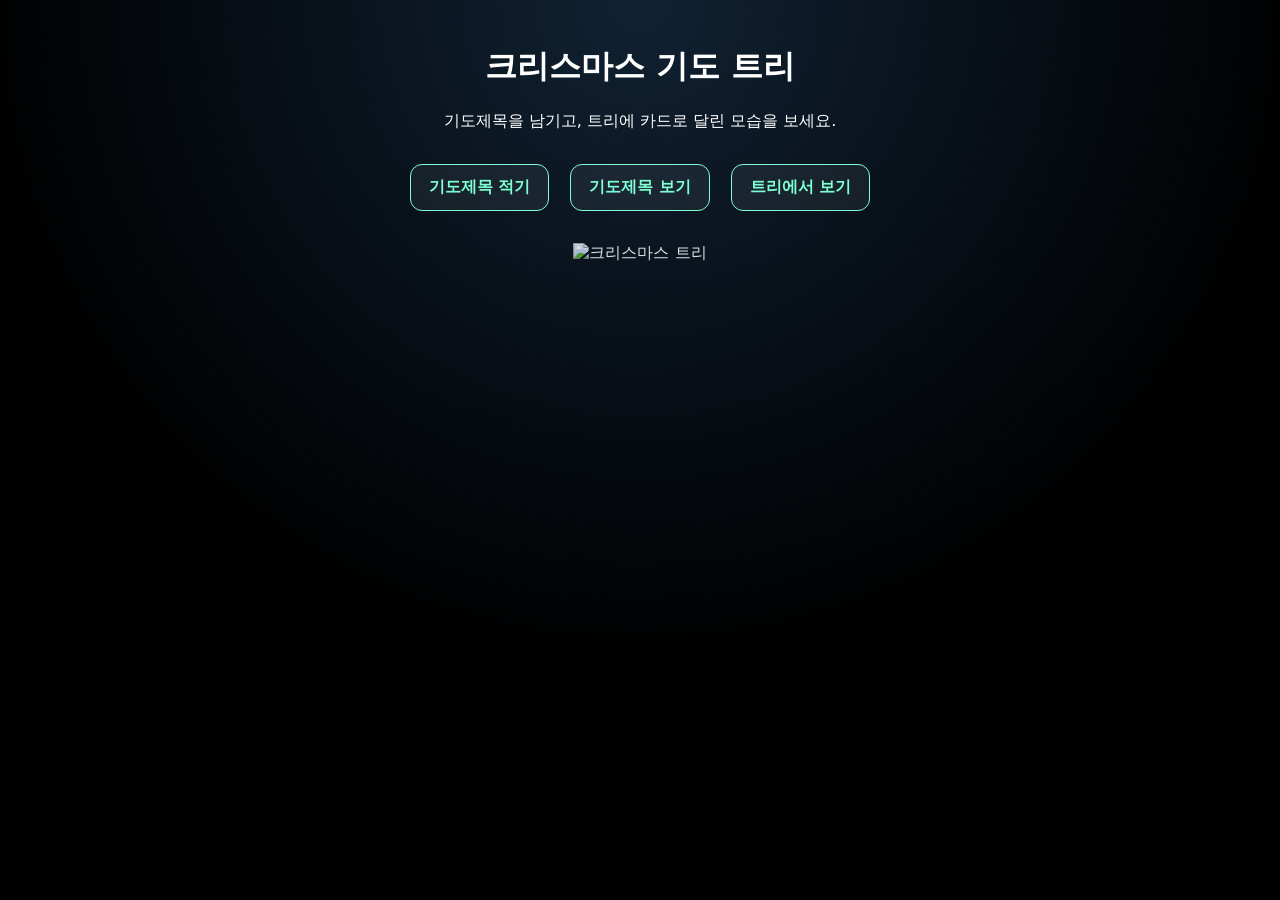
==== index.html @ 4487dd52 "test" ====
<!doctype html>
<html lang="ko">
  <head>
    <meta charset="UTF-8" />
    <title>크리스마스 기도 트리</title>
    <link rel="stylesheet" href="styles.css" />
  </head>
  <body>
    <div class="main">
      <h1>크리스마스 기도 트리</h1>
      <p>기도제목을 남기고, 트리에 카드로 달린 모습을 보세요.</p>
      <div style="margin: 24px 0">
        <a class="btn" href="write.html">기도제목 적기</a>
        <a class="btn" href="view.html">기도제목 보기</a>
        <a class="btn" href="tree.html">트리에서 보기</a>
      </div>
      <div style="max-width: 520px; margin: 0 auto">
        <img src="tree.png" alt="크리스마스 트리" style="width: 100%; opacity: 0.85" />
      </div>
    </div>
  </body>
</html>
---- styles.css ----
* { box-sizing: border-box; }
body {
  margin: 0;
  padding: 0;
  font-family: "Noto Sans", system-ui, -apple-system, sans-serif;
  background: radial-gradient(circle at top, #123 0%, #000 60%);
  color: #fff;
  min-height: 100vh;
}
.main {
  max-width: 960px;
  margin: 0 auto;
  padding: 24px;
  text-align: center;
}
.btn {
  display: inline-block;
  margin: 8px;
  padding: 12px 18px;
  border-radius: 12px;
  border: 1px solid #7fffd4;
  background: rgba(255, 255, 255, 0.06);
  color: #7fffd4;
  text-decoration: none;
  font-weight: 600;
  transition: 0.2s;
}
.btn:hover {
  background: rgba(127, 255, 212, 0.12);
}
.card {
  background: rgba(255, 255, 255, 0.1);
  border: 1px solid rgba(255, 255, 255, 0.25);
  border-radius: 12px;
  padding: 12px;
  max-width: 260px;
  color: #fff;
  backdrop-filter: blur(6px);
}
.tree-stage {
  position: relative;
  width: 100%;
  height: 80vh;
  overflow: hidden;
}
.tree-bg {
  position: absolute;
  inset: 0;
  background: url("tree.png") center/contain no-repeat;
  opacity: 0.7;
  pointer-events: none;
}
.note {
  position: absolute;
  width: 180px;
  transform: rotate(calc(-6deg + 12deg * var(--r)));
  box-shadow: 0 6px 20px rgba(0, 0, 0, 0.3);
}
.small {
  font-size: 12px;
  color: #ddd;
  margin-top: 8px;
}
textarea,
input {
  width: 100%;
  padding: 12px;
  margin: 8px 0 16px;
  border-radius: 10px;
  border: 1px solid rgba(255, 255, 255, 0.2);
  background: rgba(255, 255, 255, 0.08);
  color: #fff;
}
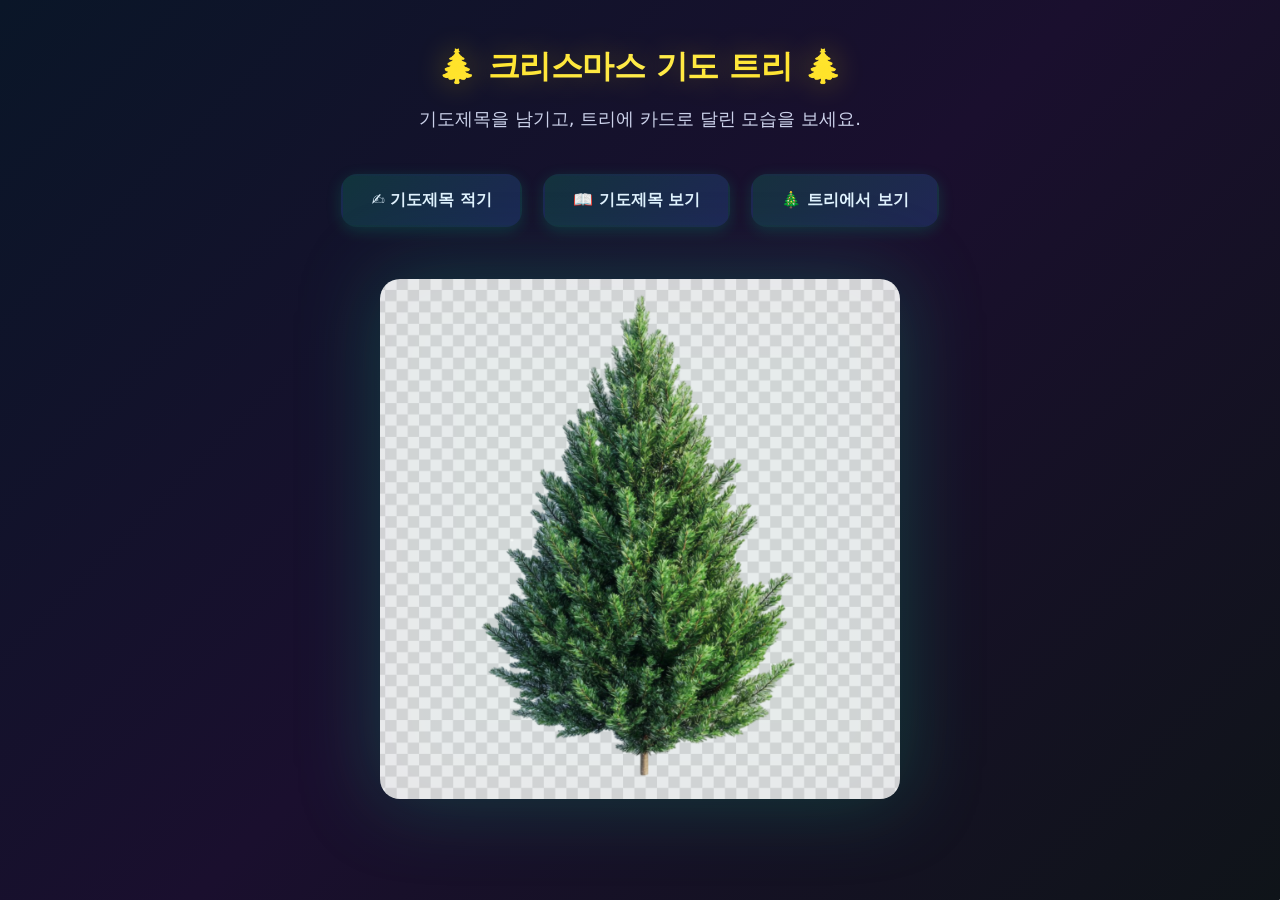
==== commit fad3db29: "test" ====
--- a/index.html
+++ b/index.html
@@ -7,15 +7,15 @@
   </head>
   <body>
     <div class="main">
-      <h1>크리스마스 기도 트리</h1>
-      <p>기도제목을 남기고, 트리에 카드로 달린 모습을 보세요.</p>
-      <div style="margin: 24px 0">
-        <a class="btn" href="write.html">기도제목 적기</a>
-        <a class="btn" href="view.html">기도제목 보기</a>
-        <a class="btn" href="tree.html">트리에서 보기</a>
+      <h1>🎄 크리스마스 기도 트리 🎄</h1>
+      <p style="font-size: 18px; margin: 16px 0 32px;">기도제목을 남기고, 트리에 카드로 달린 모습을 보세요.</p>
+      <div style="margin: 32px 0">
+        <a class="btn" href="write.html">✍️ 기도제목 적기</a>
+        <a class="btn" href="view.html">📖 기도제목 보기</a>
+        <a class="btn" href="tree.html">🎄 트리에서 보기</a>
       </div>
-      <div style="max-width: 520px; margin: 0 auto">
-        <img src="tree.png" alt="크리스마스 트리" style="width: 100%; opacity: 0.85" />
+      <div style="max-width: 520px; margin: 40px auto; filter: drop-shadow(0 0 40px rgba(16, 185, 129, 0.3));">
+        <img src="tree.png" alt="크리스마스 트리" style="width: 100%; opacity: 0.9; border-radius: 20px;" />
       </div>
     </div>
   </body>
--- a/styles.css
+++ b/styles.css
@@ -1,74 +1,284 @@
 * { box-sizing: border-box; }
+
+@keyframes starTwinkle {
+  0%, 100% { opacity: 0.3; transform: scale(1); }
+  50% { opacity: 1; transform: scale(1.2); }
+}
+
+@keyframes fadeInUp {
+  from {
+    opacity: 0;
+    transform: translateY(30px) rotate(calc(-6deg + 12deg * var(--r)));
+  }
+  to {
+    opacity: 1;
+    transform: translateY(0) rotate(calc(-6deg + 12deg * var(--r)));
+  }
+}
+
+@keyframes shimmer {
+  0% { background-position: -200% center; }
+  100% { background-position: 200% center; }
+}
+
 body {
   margin: 0;
   padding: 0;
-  font-family: "Noto Sans", system-ui, -apple-system, sans-serif;
-  background: radial-gradient(circle at top, #123 0%, #000 60%);
+  font-family: "Noto Sans KR", "Noto Sans", system-ui, -apple-system, sans-serif;
+  background: linear-gradient(135deg, #0a1628 0%, #1a0f2e 50%, #0f1419 100%);
   color: #fff;
   min-height: 100vh;
-}
+  position: relative;
+  overflow-x: hidden;
+}
+
+/* 별빛 배경 효과 */
+body::before {
+  content: '';
+  position: fixed;
+  top: 0;
+  left: 0;
+  width: 100%;
+  height: 100%;
+  background-image: 
+    radial-gradient(2px 2px at 20% 30%, white, transparent),
+    radial-gradient(2px 2px at 60% 70%, white, transparent),
+    radial-gradient(1px 1px at 50% 50%, white, transparent),
+    radial-gradient(1px 1px at 80% 10%, white, transparent),
+    radial-gradient(2px 2px at 90% 60%, white, transparent),
+    radial-gradient(1px 1px at 33% 80%, white, transparent),
+    radial-gradient(2px 2px at 70% 40%, white, transparent);
+  background-size: 200% 200%;
+  animation: starTwinkle 3s ease-in-out infinite;
+  pointer-events: none;
+  z-index: 1;
+}
+
 .main {
   max-width: 960px;
   margin: 0 auto;
   padding: 24px;
   text-align: center;
-}
+  position: relative;
+  z-index: 2;
+}
+
+h1, h2 {
+  font-weight: 700;
+  background: linear-gradient(135deg, #ffd700 0%, #ffed4e 50%, #ffd700 100%);
+  -webkit-background-clip: text;
+  -webkit-text-fill-color: transparent;
+  background-clip: text;
+  text-shadow: 0 0 30px rgba(255, 215, 0, 0.3);
+  letter-spacing: -0.5px;
+  margin-bottom: 16px;
+}
+
+p {
+  color: #e0e7ff;
+  font-size: 16px;
+  line-height: 1.6;
+  opacity: 0.9;
+}
+
 .btn {
   display: inline-block;
   margin: 8px;
-  padding: 12px 18px;
-  border-radius: 12px;
-  border: 1px solid #7fffd4;
-  background: rgba(255, 255, 255, 0.06);
-  color: #7fffd4;
+  padding: 14px 28px;
+  border-radius: 16px;
+  border: 2px solid transparent;
+  background: linear-gradient(135deg, rgba(16, 185, 129, 0.2), rgba(59, 130, 246, 0.2));
+  color: #e0f2fe;
   text-decoration: none;
   font-weight: 600;
-  transition: 0.2s;
-}
+  transition: all 0.4s cubic-bezier(0.4, 0, 0.2, 1);
+  position: relative;
+  overflow: hidden;
+  box-shadow: 0 4px 15px rgba(16, 185, 129, 0.2);
+}
+
+.btn::before {
+  content: '';
+  position: absolute;
+  top: 0;
+  left: -100%;
+  width: 100%;
+  height: 100%;
+  background: linear-gradient(90deg, transparent, rgba(255, 255, 255, 0.2), transparent);
+  transition: left 0.5s;
+}
+
+.btn:hover::before {
+  left: 100%;
+}
+
 .btn:hover {
-  background: rgba(127, 255, 212, 0.12);
-}
+  transform: translateY(-2px);
+  box-shadow: 0 8px 25px rgba(16, 185, 129, 0.4);
+  border-color: rgba(16, 185, 129, 0.5);
+  background: linear-gradient(135deg, rgba(16, 185, 129, 0.3), rgba(59, 130, 246, 0.3));
+}
+
 .card {
-  background: rgba(255, 255, 255, 0.1);
-  border: 1px solid rgba(255, 255, 255, 0.25);
-  border-radius: 12px;
-  padding: 12px;
+  background: linear-gradient(135deg, 
+    rgba(255, 255, 255, 0.1) 0%, 
+    rgba(255, 255, 255, 0.05) 100%);
+  border: 2px solid rgba(255, 255, 255, 0.18);
+  border-radius: 16px;
+  padding: 18px;
   max-width: 260px;
   color: #fff;
-  backdrop-filter: blur(6px);
-}
+  backdrop-filter: blur(12px) saturate(180%);
+  position: relative;
+  overflow: hidden;
+}
+
+.card::before {
+  content: '';
+  position: absolute;
+  top: 0;
+  left: 0;
+  right: 0;
+  height: 2px;
+  background: linear-gradient(90deg, 
+    transparent, 
+    rgba(255, 215, 0, 0.5),
+    rgba(16, 185, 129, 0.5),
+    transparent);
+}
+
 .tree-stage {
   position: relative;
   width: 100%;
   height: 80vh;
   overflow: hidden;
-}
+  border-radius: 24px;
+  background: radial-gradient(ellipse at center, 
+    rgba(16, 185, 129, 0.05) 0%, 
+    transparent 70%);
+  box-shadow: inset 0 0 100px rgba(0, 0, 0, 0.3);
+}
+
 .tree-bg {
   position: absolute;
   inset: 0;
   background: url("tree.png") center/contain no-repeat;
-  opacity: 0.7;
+  opacity: 0.85;
   pointer-events: none;
-}
+  filter: drop-shadow(0 0 40px rgba(16, 185, 129, 0.3));
+}
+
 .note {
   position: absolute;
   width: 180px;
   transform: rotate(calc(-6deg + 12deg * var(--r)));
-  box-shadow: 0 6px 20px rgba(0, 0, 0, 0.3);
-}
+  box-shadow: 
+    0 10px 40px rgba(0, 0, 0, 0.4),
+    0 0 20px rgba(16, 185, 129, 0.15),
+    inset 0 1px 0 rgba(255, 255, 255, 0.2);
+  transition: all 0.4s cubic-bezier(0.4, 0, 0.2, 1);
+  animation: fadeInUp 0.8s ease-out backwards;
+  animation-delay: calc(var(--r) * 0.5s);
+  cursor: pointer;
+}
+
+.note:hover {
+  transform: rotate(0deg) scale(1.08) translateY(-8px);
+  box-shadow: 
+    0 20px 60px rgba(0, 0, 0, 0.5),
+    0 0 40px rgba(16, 185, 129, 0.4),
+    inset 0 1px 0 rgba(255, 255, 255, 0.3);
+  border-color: rgba(16, 185, 129, 0.6);
+  z-index: 100;
+}
+
+.note div:first-child {
+  font-size: 14px;
+  line-height: 1.5;
+  color: #f0f9ff;
+  text-shadow: 0 1px 2px rgba(0, 0, 0, 0.3);
+  font-weight: 500;
+}
+
 .small {
   font-size: 12px;
-  color: #ddd;
-  margin-top: 8px;
-}
+  color: #cbd5e1;
+  margin-top: 10px;
+  font-style: italic;
+  opacity: 0.85;
+}
+
 textarea,
 input {
   width: 100%;
-  padding: 12px;
+  padding: 14px 18px;
   margin: 8px 0 16px;
-  border-radius: 10px;
-  border: 1px solid rgba(255, 255, 255, 0.2);
+  border-radius: 12px;
+  border: 2px solid rgba(255, 255, 255, 0.15);
   background: rgba(255, 255, 255, 0.08);
   color: #fff;
-}
-
+  font-size: 15px;
+  transition: all 0.3s ease;
+  backdrop-filter: blur(10px);
+}
+
+textarea:focus,
+input:focus {
+  outline: none;
+  border-color: rgba(16, 185, 129, 0.5);
+  background: rgba(255, 255, 255, 0.12);
+  box-shadow: 0 0 20px rgba(16, 185, 129, 0.2);
+}
+
+textarea::placeholder,
+input::placeholder {
+  color: rgba(255, 255, 255, 0.4);
+}
+
+button.btn {
+  cursor: pointer;
+  border: 2px solid transparent;
+  font-family: inherit;
+}
+
+button.btn:active {
+  transform: translateY(0px);
+}
+
+label {
+  text-align: left;
+  font-size: 14px;
+}
+
+form {
+  background: rgba(255, 255, 255, 0.05);
+  border: 1px solid rgba(255, 255, 255, 0.1);
+  border-radius: 20px;
+  padding: 32px;
+  backdrop-filter: blur(10px);
+  box-shadow: 0 8px 32px rgba(0, 0, 0, 0.3);
+}
+
+#my .card,
+#random .card {
+  text-align: left;
+  margin: 0 auto;
+  padding: 24px;
+  transition: all 0.3s ease;
+  box-shadow: 0 8px 30px rgba(0, 0, 0, 0.3);
+}
+
+#my .card:hover,
+#random .card:hover {
+  transform: translateY(-4px);
+  box-shadow: 0 12px 40px rgba(16, 185, 129, 0.3);
+  border-color: rgba(16, 185, 129, 0.4);
+}
+
+strong {
+  font-size: 18px;
+  color: #ffd700;
+  display: block;
+  margin-bottom: 12px;
+}
+
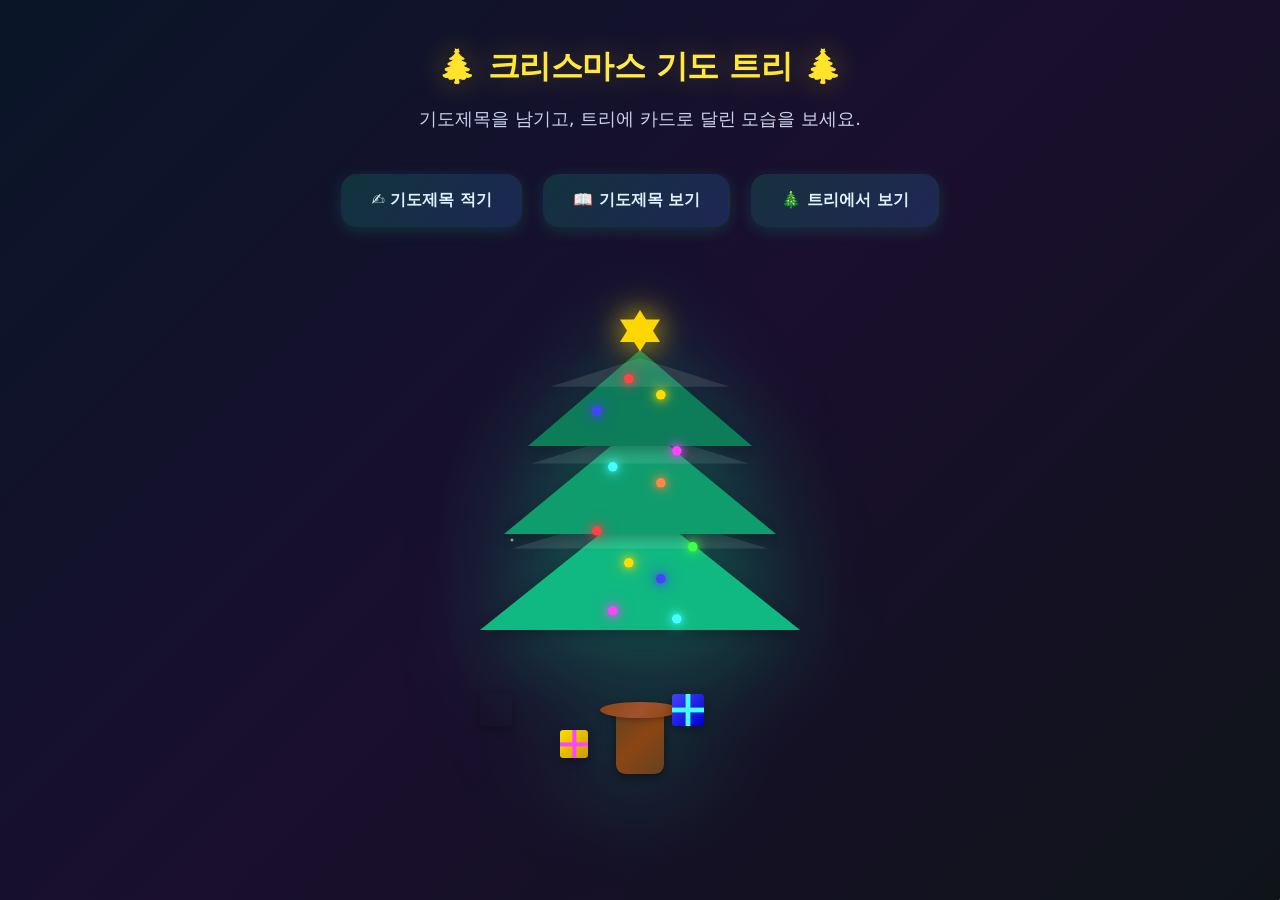
==== commit c6985eee: "트리만들기" ====
--- a/index.html
+++ b/index.html
@@ -14,8 +14,31 @@
         <a class="btn" href="view.html">📖 기도제목 보기</a>
         <a class="btn" href="tree.html">🎄 트리에서 보기</a>
       </div>
-      <div style="max-width: 520px; margin: 40px auto; filter: drop-shadow(0 0 40px rgba(16, 185, 129, 0.3));">
-        <img src="tree.png" alt="크리스마스 트리" style="width: 100%; opacity: 0.9; border-radius: 20px;" />
+      <div style="margin: 40px auto; display: flex; justify-content: center;">
+        <div style="transform: scale(0.8);">
+          <div class="tree-container">
+            <div class="tree-star"></div>
+            <div class="tree-layer"></div>
+            <div class="tree-layer"></div>
+            <div class="tree-layer"></div>
+            <div class="tree-light"></div>
+            <div class="tree-light"></div>
+            <div class="tree-light"></div>
+            <div class="tree-light"></div>
+            <div class="tree-light"></div>
+            <div class="tree-light"></div>
+            <div class="tree-light"></div>
+            <div class="tree-light"></div>
+            <div class="tree-light"></div>
+            <div class="tree-light"></div>
+            <div class="tree-light"></div>
+            <div class="tree-light"></div>
+            <div class="tree-trunk"></div>
+            <div class="tree-gift"></div>
+            <div class="tree-gift"></div>
+            <div class="tree-gift"></div>
+          </div>
+        </div>
       </div>
     </div>
   </body>
--- a/styles.css
+++ b/styles.css
@@ -154,18 +154,425 @@
   overflow: hidden;
   border-radius: 24px;
   background: radial-gradient(ellipse at center, 
-    rgba(16, 185, 129, 0.05) 0%, 
+    rgba(16, 185, 129, 0.08) 0%, 
     transparent 70%);
   box-shadow: inset 0 0 100px rgba(0, 0, 0, 0.3);
+  display: flex;
+  align-items: center;
+  justify-content: center;
 }
 
 .tree-bg {
   position: absolute;
   inset: 0;
-  background: url("tree.png") center/contain no-repeat;
-  opacity: 0.85;
+  display: flex;
+  align-items: center;
+  justify-content: center;
   pointer-events: none;
-  filter: drop-shadow(0 0 40px rgba(16, 185, 129, 0.3));
+}
+
+/* 트리 컨테이너 */
+.tree-container {
+  position: relative;
+  width: 400px;
+  height: 550px;
+  filter: drop-shadow(0 20px 60px rgba(16, 185, 129, 0.4));
+}
+
+/* 별 장식 */
+.tree-star {
+  position: absolute;
+  top: -30px;
+  left: 50%;
+  transform: translateX(-50%);
+  width: 0;
+  height: 0;
+  border-left: 25px solid transparent;
+  border-right: 25px solid transparent;
+  border-bottom: 40px solid #ffd700;
+  z-index: 20;
+  filter: drop-shadow(0 0 20px #ffd700);
+  animation: starPulse 2s ease-in-out infinite;
+}
+
+.tree-star::before {
+  content: '';
+  position: absolute;
+  top: 12px;
+  left: -25px;
+  width: 0;
+  height: 0;
+  border-left: 25px solid transparent;
+  border-right: 25px solid transparent;
+  border-top: 40px solid #ffd700;
+}
+
+@keyframes starPulse {
+  0%, 100% { 
+    filter: drop-shadow(0 0 20px #ffd700);
+    transform: translateX(-50%) scale(1);
+  }
+  50% { 
+    filter: drop-shadow(0 0 40px #ffd700);
+    transform: translateX(-50%) scale(1.1);
+  }
+}
+
+/* 트리 층들 */
+.tree-layer {
+  position: absolute;
+  left: 50%;
+  transform: translateX(-50%);
+  width: 0;
+  height: 0;
+  border-left: var(--width) solid transparent;
+  border-right: var(--width) solid transparent;
+  border-bottom: var(--height) solid var(--color);
+  filter: drop-shadow(0 4px 8px rgba(0, 0, 0, 0.3));
+}
+
+.tree-layer::before {
+  content: '';
+  position: absolute;
+  left: calc(var(--width) * -0.8);
+  top: 10px;
+  width: 0;
+  height: 0;
+  border-left: calc(var(--width) * 0.8) solid transparent;
+  border-right: calc(var(--width) * 0.8) solid transparent;
+  border-bottom: calc(var(--height) * 0.3) solid rgba(255, 255, 255, 0.1);
+}
+
+.tree-layer:nth-child(2) {
+  top: 20px;
+  --width: 140px;
+  --height: 120px;
+  --color: #0d7c59;
+  z-index: 5;
+}
+
+.tree-layer:nth-child(3) {
+  top: 110px;
+  --width: 170px;
+  --height: 140px;
+  --color: #0f9d6e;
+  z-index: 4;
+}
+
+.tree-layer:nth-child(4) {
+  top: 210px;
+  --width: 200px;
+  --height: 160px;
+  --color: #10b981;
+  z-index: 3;
+}
+
+/* 트리 받침대 */
+.tree-trunk {
+  position: absolute;
+  bottom: 0;
+  left: 50%;
+  transform: translateX(-50%);
+  width: 60px;
+  height: 80px;
+  background: linear-gradient(135deg, #654321 0%, #8b4513 50%, #654321 100%);
+  border-radius: 8px 8px 12px 12px;
+  box-shadow: 0 4px 12px rgba(0, 0, 0, 0.4);
+  z-index: 2;
+}
+
+.tree-trunk::before {
+  content: '';
+  position: absolute;
+  top: -10px;
+  left: -20px;
+  width: 100px;
+  height: 20px;
+  background: linear-gradient(135deg, #8b4513 0%, #a0522d 50%, #8b4513 100%);
+  border-radius: 50%;
+  box-shadow: 0 2px 8px rgba(0, 0, 0, 0.3);
+}
+
+/* 전구 장식 */
+@keyframes lightBlink {
+  0%, 100% { opacity: 1; transform: scale(1); }
+  50% { opacity: 0.4; transform: scale(0.8); }
+}
+
+.tree-light {
+  position: absolute;
+  width: 12px;
+  height: 12px;
+  border-radius: 50%;
+  box-shadow: 0 0 10px currentColor, 0 0 20px currentColor;
+  z-index: 10;
+  animation: lightBlink var(--delay) ease-in-out infinite;
+}
+
+.tree-light:nth-child(5) {
+  top: 50px;
+  left: 45%;
+  background: #ff4444;
+  color: #ff4444;
+  --delay: 1.5s;
+}
+
+.tree-light:nth-child(6) {
+  top: 70px;
+  left: 55%;
+  background: #ffdd00;
+  color: #ffdd00;
+  --delay: 2s;
+}
+
+.tree-light:nth-child(7) {
+  top: 90px;
+  left: 35%;
+  background: #4444ff;
+  color: #4444ff;
+  --delay: 1.8s;
+}
+
+.tree-light:nth-child(8) {
+  top: 140px;
+  left: 60%;
+  background: #ff44ff;
+  color: #ff44ff;
+  --delay: 2.2s;
+}
+
+.tree-light:nth-child(9) {
+  top: 160px;
+  left: 40%;
+  background: #44ffff;
+  color: #44ffff;
+  --delay: 1.6s;
+}
+
+.tree-light:nth-child(10) {
+  top: 180px;
+  left: 55%;
+  background: #ff8844;
+  color: #ff8844;
+  --delay: 2.4s;
+}
+
+.tree-light:nth-child(11) {
+  top: 240px;
+  left: 35%;
+  background: #ff4444;
+  color: #ff4444;
+  --delay: 2.1s;
+}
+
+.tree-light:nth-child(12) {
+  top: 260px;
+  left: 65%;
+  background: #44ff44;
+  color: #44ff44;
+  --delay: 1.7s;
+}
+
+.tree-light:nth-child(13) {
+  top: 280px;
+  left: 45%;
+  background: #ffdd00;
+  color: #ffdd00;
+  --delay: 1.9s;
+}
+
+.tree-light:nth-child(14) {
+  top: 300px;
+  left: 55%;
+  background: #4444ff;
+  color: #4444ff;
+  --delay: 2.3s;
+}
+
+.tree-light:nth-child(15) {
+  top: 340px;
+  left: 40%;
+  background: #ff44ff;
+  color: #ff44ff;
+  --delay: 2s;
+}
+
+.tree-light:nth-child(16) {
+  top: 350px;
+  left: 60%;
+  background: #44ffff;
+  color: #44ffff;
+  --delay: 1.5s;
+}
+
+/* 눈 내리는 효과 */
+@keyframes snowfall {
+  0% {
+    transform: translateY(-10px) translateX(0);
+    opacity: 1;
+  }
+  100% {
+    transform: translateY(100vh) translateX(50px);
+    opacity: 0.3;
+  }
+}
+
+.tree-stage::before,
+.tree-stage::after {
+  content: '';
+  position: absolute;
+  top: -10px;
+  width: 4px;
+  height: 4px;
+  background: white;
+  border-radius: 50%;
+  box-shadow: 
+    50px 20px 0 -1px white,
+    100px 60px 0 -1px white,
+    150px 30px 0 -1px white,
+    200px 80px 0 -1px white,
+    250px 50px 0 -1px white,
+    300px 90px 0 -1px white,
+    350px 40px 0 -1px white,
+    400px 70px 0 -1px white,
+    450px 100px 0 -1px white,
+    500px 60px 0 -1px white,
+    550px 30px 0 -1px white,
+    600px 80px 0 -1px white,
+    650px 50px 0 -1px white,
+    700px 90px 0 -1px white,
+    750px 40px 0 -1px white,
+    800px 70px 0 -1px white,
+    850px 20px 0 -1px white,
+    900px 60px 0 -1px white;
+  animation: snowfall 10s linear infinite;
+  pointer-events: none;
+  z-index: 50;
+}
+
+.tree-stage::after {
+  animation-delay: 5s;
+  animation-duration: 12s;
+}
+
+/* 선물 상자들 */
+.tree-gift {
+  position: absolute;
+  bottom: 60px;
+  width: 40px;
+  height: 40px;
+  border-radius: 4px;
+  box-shadow: 0 4px 12px rgba(0, 0, 0, 0.3);
+  z-index: 6;
+}
+
+.tree-gift:nth-of-type(17) {
+  left: 30%;
+  background: linear-gradient(135deg, #ff4444 0%, #cc0000 100%);
+}
+
+.tree-gift:nth-of-type(17)::before {
+  content: '';
+  position: absolute;
+  top: 50%;
+  left: 0;
+  right: 0;
+  height: 6px;
+  background: #ffd700;
+  transform: translateY(-50%);
+}
+
+.tree-gift:nth-of-type(17)::after {
+  content: '';
+  position: absolute;
+  top: 0;
+  bottom: 0;
+  left: 50%;
+  width: 6px;
+  background: #ffd700;
+  transform: translateX(-50%);
+}
+
+.tree-gift:nth-of-type(18) {
+  right: 30%;
+  background: linear-gradient(135deg, #4444ff 0%, #0000cc 100%);
+}
+
+.tree-gift:nth-of-type(18)::before {
+  content: '';
+  position: absolute;
+  top: 50%;
+  left: 0;
+  right: 0;
+  height: 6px;
+  background: #44ffff;
+  transform: translateY(-50%);
+}
+
+.tree-gift:nth-of-type(18)::after {
+  content: '';
+  position: absolute;
+  top: 0;
+  bottom: 0;
+  left: 50%;
+  width: 6px;
+  background: #44ffff;
+  transform: translateX(-50%);
+}
+
+.tree-gift:nth-of-type(19) {
+  left: 25%;
+  bottom: 20px;
+  width: 35px;
+  height: 35px;
+  background: linear-gradient(135deg, #ffdd00 0%, #cc9900 100%);
+}
+
+.tree-gift:nth-of-type(19)::before {
+  content: '';
+  position: absolute;
+  top: 50%;
+  left: 0;
+  right: 0;
+  height: 5px;
+  background: #ff44ff;
+  transform: translateY(-50%);
+}
+
+.tree-gift:nth-of-type(19)::after {
+  content: '';
+  position: absolute;
+  top: 0;
+  bottom: 0;
+  left: 50%;
+  width: 5px;
+  background: #ff44ff;
+  transform: translateX(-50%);
+}
+
+/* 트리 주변 빛 효과 */
+@keyframes glow {
+  0%, 100% {
+    box-shadow: 0 0 40px rgba(16, 185, 129, 0.3), 
+                0 0 80px rgba(16, 185, 129, 0.2);
+  }
+  50% {
+    box-shadow: 0 0 60px rgba(16, 185, 129, 0.5), 
+                0 0 120px rgba(16, 185, 129, 0.3);
+  }
+}
+
+.tree-container::after {
+  content: '';
+  position: absolute;
+  inset: -50px;
+  border-radius: 50%;
+  background: radial-gradient(circle, 
+    rgba(16, 185, 129, 0.1) 0%, 
+    transparent 70%);
+  animation: glow 3s ease-in-out infinite;
+  z-index: -1;
+  pointer-events: none;
 }
 
 .note {
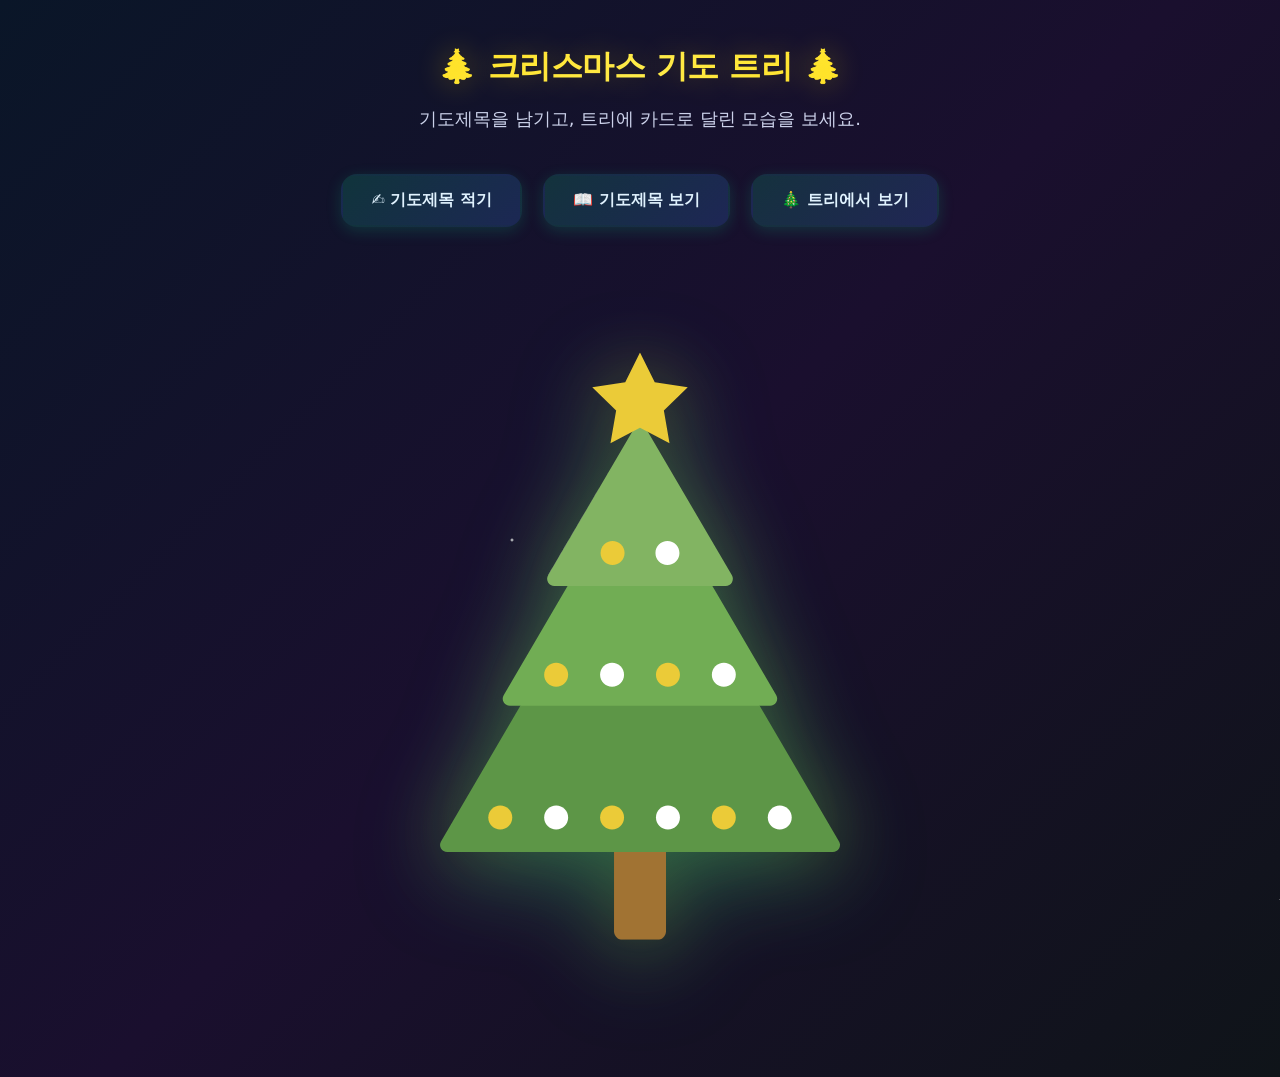
==== commit 12583f32: "트리 수정" ====
--- a/index.html
+++ b/index.html
@@ -17,26 +17,64 @@
       <div style="margin: 40px auto; display: flex; justify-content: center;">
         <div style="transform: scale(0.8);">
           <div class="tree-container">
-            <div class="tree-star"></div>
-            <div class="tree-layer"></div>
-            <div class="tree-layer"></div>
-            <div class="tree-layer"></div>
-            <div class="tree-light"></div>
-            <div class="tree-light"></div>
-            <div class="tree-light"></div>
-            <div class="tree-light"></div>
-            <div class="tree-light"></div>
-            <div class="tree-light"></div>
-            <div class="tree-light"></div>
-            <div class="tree-light"></div>
-            <div class="tree-light"></div>
-            <div class="tree-light"></div>
-            <div class="tree-light"></div>
-            <div class="tree-light"></div>
-            <div class="tree-trunk"></div>
-            <div class="tree-gift"></div>
-            <div class="tree-gift"></div>
-            <div class="tree-gift"></div>
+            <svg id="_레이어_2" data-name="레이어 2" xmlns="http://www.w3.org/2000/svg" viewBox="0 0 109.37 160.61">
+              <defs>
+                <style>
+                  .cls-1 {
+                    fill: #fff;
+                    animation: lightBlink1 1.5s ease-in-out infinite;
+                  }
+                  .cls-2 { fill: #5d9647; }
+                  .cls-3 { fill: #71ad54; }
+                  .cls-4 { fill: #82b462; }
+                  .cls-5 { fill: #c9c8c8; }
+                  .cls-6 { fill: #a17333; }
+                  .cls-7 {
+                    fill: #ebcb38;
+                    animation: lightBlink2 2s ease-in-out infinite;
+                  }
+                  .cls-8 { fill: #d9d9d9; }
+                  @keyframes lightBlink1 {
+                    0%, 100% { opacity: 1; filter: drop-shadow(0 0 4px #fff); }
+                    50% { opacity: 0.4; filter: drop-shadow(0 0 2px #fff); }
+                  }
+                  @keyframes lightBlink2 {
+                    0%, 100% { opacity: 1; filter: drop-shadow(0 0 4px #ebcb38); }
+                    50% { opacity: 0.5; filter: drop-shadow(0 0 2px #ebcb38); }
+                  }
+                  @keyframes starPulse {
+                    0%, 100% { filter: drop-shadow(0 0 8px #ebcb38); transform: scale(1); }
+                    50% { filter: drop-shadow(0 0 15px #ffd700); transform: scale(1.1); }
+                  }
+                  polygon.cls-7 {
+                    animation: starPulse 2s ease-in-out infinite;
+                    transform-origin: center;
+                    transform-box: fill-box;
+                  }
+                </style>
+              </defs>
+              <g>
+                <path class="cls-6" d="M61.8,144.74v13.52c0,1.3-1.06,2.36-2.36,2.36h-9.5c-1.3,0-2.36-1.06-2.36-2.36v-35.67h14.22v22.15h0Z"/>
+                <path class="cls-2" d="M109.11,133.7l-24.91-42.54H25.17L.27,133.7c-.35.6-.35,1.34,0,1.94.35.6.99.97,1.69.97h105.45c.7,0,1.35-.37,1.7-.97.35-.6.35-1.34,0-1.94"/>
+                <path class="cls-3" d="M91.95,93.71l-20.35-34.75h-33.84l-20.35,34.75c-.35.6-.35,1.34,0,1.94.36.6,1,.97,1.7.97h71.13c.7,0,1.35-.37,1.7-.97.35-.6.35-1.34,0-1.94"/>
+                <path class="cls-8" d="M21.98,96.61h-2.85c-.7,0-1.35-.37-1.7-.97-.35-.6-.35-1.34,0-1.94l17.47-29.84h0l-17.47,29.84c-.35.6-.35,1.34,0,1.94.36.6,1,.97,1.7.97h2.85"/>
+                <path class="cls-4" d="M31.26,63.87c-.71,0-1.36-.37-1.7-.97-.36-.6-.36-1.34,0-1.94l23.43-40.03c.36-.6,1-.97,1.7-.97s1.35.37,1.7.97l23.43,40.03c.35.6.35,1.34,0,1.94-.35.6-1,.97-1.7.97H31.26"/>
+                <path class="cls-8" d="M34.89,63.87h-3.64c-.71,0-1.36-.37-1.7-.97-.36-.6-.36-1.34,0-1.94l16.82-28.73h0s-16.82,28.73-16.82,28.73c-.36.6-.36,1.34,0,1.94.35.6.99.97,1.7.97h3.63"/>
+                <path class="cls-7" d="M47.18,51.58c1.81,0,3.28,1.47,3.28,3.27s-1.47,3.28-3.28,3.28-3.27-1.47-3.27-3.28,1.47-3.27,3.27-3.27h0Z"/>
+                <path class="cls-1" d="M62.19,51.58c1.81,0,3.28,1.47,3.28,3.27s-1.47,3.28-3.28,3.28-3.28-1.47-3.28-3.28,1.47-3.27,3.28-3.27h0Z"/>
+                <path class="cls-7" d="M31.76,84.88c1.81,0,3.28,1.47,3.28,3.28s-1.47,3.28-3.28,3.28-3.28-1.47-3.28-3.28,1.47-3.28,3.28-3.28h0Z"/>
+                <path class="cls-1" d="M47.05,84.88c1.81,0,3.27,1.47,3.27,3.28s-1.47,3.28-3.27,3.28-3.28-1.47-3.28-3.28,1.47-3.28,3.28-3.28h0Z"/>
+                <path class="cls-7" d="M62.33,84.88c1.81,0,3.28,1.47,3.28,3.28s-1.47,3.28-3.28,3.28-3.28-1.47-3.28-3.28,1.47-3.28,3.28-3.28h0Z"/>
+                <path class="cls-1" d="M77.61,84.88c1.81,0,3.27,1.47,3.27,3.28s-1.47,3.28-3.27,3.28-3.28-1.47-3.28-3.28,1.47-3.28,3.28-3.28h0Z"/>
+                <path class="cls-7" d="M16.48,123.91c1.81,0,3.28,1.47,3.28,3.28s-1.47,3.28-3.28,3.28-3.28-1.47-3.28-3.28,1.47-3.28,3.28-3.28h0Z"/>
+                <path class="cls-1" d="M31.76,123.91c1.81,0,3.28,1.47,3.28,3.28s-1.47,3.28-3.28,3.28-3.28-1.47-3.28-3.28,1.47-3.28,3.28-3.28h0Z"/>
+                <path class="cls-7" d="M47.05,123.91c1.81,0,3.27,1.47,3.27,3.28s-1.47,3.28-3.27,3.28-3.28-1.47-3.28-3.28,1.47-3.28,3.28-3.28h0Z"/>
+                <path class="cls-1" d="M62.33,123.91c1.81,0,3.28,1.47,3.28,3.28s-1.47,3.28-3.28,3.28-3.28-1.47-3.28-3.28,1.47-3.28,3.28-3.28h0Z"/>
+                <path class="cls-7" d="M77.61,123.91c1.81,0,3.27,1.47,3.27,3.28s-1.47,3.28-3.27,3.28-3.28-1.47-3.28-3.28,1.47-3.28,3.28-3.28h0Z"/>
+                <path class="cls-1" d="M92.89,123.91c1.81,0,3.28,1.47,3.28,3.28s-1.47,3.28-3.28,3.28-3.27-1.47-3.27-3.28,1.47-3.28,3.27-3.28h0Z"/>
+                <polygon class="cls-7" points="54.68 0 58.72 8.18 67.74 9.49 61.21 15.85 62.76 24.84 54.68 20.6 46.61 24.84 48.16 15.85 41.63 9.49 50.65 8.18 54.68 0"/>
+              </g>
+            </svg>
           </div>
         </div>
       </div>
--- a/styles.css
+++ b/styles.css
@@ -171,239 +171,33 @@
   pointer-events: none;
 }
 
-/* 트리 컨테이너 */
+/* SVG 트리 컨테이너 */
 .tree-container {
   position: relative;
-  width: 400px;
-  height: 550px;
-  filter: drop-shadow(0 20px 60px rgba(16, 185, 129, 0.4));
-}
-
-/* 별 장식 */
-.tree-star {
-  position: absolute;
-  top: -30px;
-  left: 50%;
-  transform: translateX(-50%);
-  width: 0;
-  height: 0;
-  border-left: 25px solid transparent;
-  border-right: 25px solid transparent;
-  border-bottom: 40px solid #ffd700;
-  z-index: 20;
-  filter: drop-shadow(0 0 20px #ffd700);
-  animation: starPulse 2s ease-in-out infinite;
-}
-
-.tree-star::before {
-  content: '';
-  position: absolute;
-  top: 12px;
-  left: -25px;
-  width: 0;
-  height: 0;
-  border-left: 25px solid transparent;
-  border-right: 25px solid transparent;
-  border-top: 40px solid #ffd700;
-}
-
-@keyframes starPulse {
-  0%, 100% { 
-    filter: drop-shadow(0 0 20px #ffd700);
-    transform: translateX(-50%) scale(1);
-  }
-  50% { 
-    filter: drop-shadow(0 0 40px #ffd700);
-    transform: translateX(-50%) scale(1.1);
-  }
-}
-
-/* 트리 층들 */
-.tree-layer {
-  position: absolute;
-  left: 50%;
-  transform: translateX(-50%);
-  width: 0;
-  height: 0;
-  border-left: var(--width) solid transparent;
-  border-right: var(--width) solid transparent;
-  border-bottom: var(--height) solid var(--color);
-  filter: drop-shadow(0 4px 8px rgba(0, 0, 0, 0.3));
-}
-
-.tree-layer::before {
-  content: '';
-  position: absolute;
-  left: calc(var(--width) * -0.8);
-  top: 10px;
-  width: 0;
-  height: 0;
-  border-left: calc(var(--width) * 0.8) solid transparent;
-  border-right: calc(var(--width) * 0.8) solid transparent;
-  border-bottom: calc(var(--height) * 0.3) solid rgba(255, 255, 255, 0.1);
-}
-
-.tree-layer:nth-child(2) {
-  top: 20px;
-  --width: 140px;
-  --height: 120px;
-  --color: #0d7c59;
-  z-index: 5;
-}
-
-.tree-layer:nth-child(3) {
-  top: 110px;
-  --width: 170px;
-  --height: 140px;
-  --color: #0f9d6e;
-  z-index: 4;
-}
-
-.tree-layer:nth-child(4) {
-  top: 210px;
-  --width: 200px;
-  --height: 160px;
-  --color: #10b981;
-  z-index: 3;
-}
-
-/* 트리 받침대 */
-.tree-trunk {
-  position: absolute;
-  bottom: 0;
-  left: 50%;
-  transform: translateX(-50%);
-  width: 60px;
-  height: 80px;
-  background: linear-gradient(135deg, #654321 0%, #8b4513 50%, #654321 100%);
-  border-radius: 8px 8px 12px 12px;
-  box-shadow: 0 4px 12px rgba(0, 0, 0, 0.4);
-  z-index: 2;
-}
-
-.tree-trunk::before {
-  content: '';
-  position: absolute;
-  top: -10px;
-  left: -20px;
-  width: 100px;
-  height: 20px;
-  background: linear-gradient(135deg, #8b4513 0%, #a0522d 50%, #8b4513 100%);
-  border-radius: 50%;
-  box-shadow: 0 2px 8px rgba(0, 0, 0, 0.3);
-}
-
-/* 전구 장식 */
-@keyframes lightBlink {
-  0%, 100% { opacity: 1; transform: scale(1); }
-  50% { opacity: 0.4; transform: scale(0.8); }
-}
-
-.tree-light {
-  position: absolute;
-  width: 12px;
-  height: 12px;
-  border-radius: 50%;
-  box-shadow: 0 0 10px currentColor, 0 0 20px currentColor;
-  z-index: 10;
-  animation: lightBlink var(--delay) ease-in-out infinite;
-}
-
-.tree-light:nth-child(5) {
-  top: 50px;
-  left: 45%;
-  background: #ff4444;
-  color: #ff4444;
-  --delay: 1.5s;
-}
-
-.tree-light:nth-child(6) {
-  top: 70px;
-  left: 55%;
-  background: #ffdd00;
-  color: #ffdd00;
-  --delay: 2s;
-}
-
-.tree-light:nth-child(7) {
-  top: 90px;
-  left: 35%;
-  background: #4444ff;
-  color: #4444ff;
-  --delay: 1.8s;
-}
-
-.tree-light:nth-child(8) {
-  top: 140px;
-  left: 60%;
-  background: #ff44ff;
-  color: #ff44ff;
-  --delay: 2.2s;
-}
-
-.tree-light:nth-child(9) {
-  top: 160px;
-  left: 40%;
-  background: #44ffff;
-  color: #44ffff;
-  --delay: 1.6s;
-}
-
-.tree-light:nth-child(10) {
-  top: 180px;
-  left: 55%;
-  background: #ff8844;
-  color: #ff8844;
-  --delay: 2.4s;
-}
-
-.tree-light:nth-child(11) {
-  top: 240px;
-  left: 35%;
-  background: #ff4444;
-  color: #ff4444;
-  --delay: 2.1s;
-}
-
-.tree-light:nth-child(12) {
-  top: 260px;
-  left: 65%;
-  background: #44ff44;
-  color: #44ff44;
-  --delay: 1.7s;
-}
-
-.tree-light:nth-child(13) {
-  top: 280px;
-  left: 45%;
-  background: #ffdd00;
-  color: #ffdd00;
-  --delay: 1.9s;
-}
-
-.tree-light:nth-child(14) {
-  top: 300px;
-  left: 55%;
-  background: #4444ff;
-  color: #4444ff;
-  --delay: 2.3s;
-}
-
-.tree-light:nth-child(15) {
-  top: 340px;
-  left: 40%;
-  background: #ff44ff;
-  color: #ff44ff;
-  --delay: 2s;
-}
-
-.tree-light:nth-child(16) {
-  top: 350px;
-  left: 60%;
-  background: #44ffff;
-  color: #44ffff;
-  --delay: 1.5s;
-}
+  width: 500px;
+  height: auto;
+  filter: drop-shadow(0 20px 60px rgba(16, 185, 129, 0.4)) 
+          drop-shadow(0 0 40px rgba(255, 215, 0, 0.2));
+  animation: treeGlow 3s ease-in-out infinite;
+}
+
+@keyframes treeGlow {
+  0%, 100% {
+    filter: drop-shadow(0 20px 60px rgba(16, 185, 129, 0.4)) 
+            drop-shadow(0 0 40px rgba(255, 215, 0, 0.2));
+  }
+  50% {
+    filter: drop-shadow(0 20px 80px rgba(16, 185, 129, 0.6)) 
+            drop-shadow(0 0 60px rgba(255, 215, 0, 0.4));
+  }
+}
+
+.tree-container svg {
+  width: 100%;
+  height: auto;
+  display: block;
+}
+
 
 /* 눈 내리는 효과 */
 @keyframes snowfall {
@@ -455,125 +249,6 @@
   animation-duration: 12s;
 }
 
-/* 선물 상자들 */
-.tree-gift {
-  position: absolute;
-  bottom: 60px;
-  width: 40px;
-  height: 40px;
-  border-radius: 4px;
-  box-shadow: 0 4px 12px rgba(0, 0, 0, 0.3);
-  z-index: 6;
-}
-
-.tree-gift:nth-of-type(17) {
-  left: 30%;
-  background: linear-gradient(135deg, #ff4444 0%, #cc0000 100%);
-}
-
-.tree-gift:nth-of-type(17)::before {
-  content: '';
-  position: absolute;
-  top: 50%;
-  left: 0;
-  right: 0;
-  height: 6px;
-  background: #ffd700;
-  transform: translateY(-50%);
-}
-
-.tree-gift:nth-of-type(17)::after {
-  content: '';
-  position: absolute;
-  top: 0;
-  bottom: 0;
-  left: 50%;
-  width: 6px;
-  background: #ffd700;
-  transform: translateX(-50%);
-}
-
-.tree-gift:nth-of-type(18) {
-  right: 30%;
-  background: linear-gradient(135deg, #4444ff 0%, #0000cc 100%);
-}
-
-.tree-gift:nth-of-type(18)::before {
-  content: '';
-  position: absolute;
-  top: 50%;
-  left: 0;
-  right: 0;
-  height: 6px;
-  background: #44ffff;
-  transform: translateY(-50%);
-}
-
-.tree-gift:nth-of-type(18)::after {
-  content: '';
-  position: absolute;
-  top: 0;
-  bottom: 0;
-  left: 50%;
-  width: 6px;
-  background: #44ffff;
-  transform: translateX(-50%);
-}
-
-.tree-gift:nth-of-type(19) {
-  left: 25%;
-  bottom: 20px;
-  width: 35px;
-  height: 35px;
-  background: linear-gradient(135deg, #ffdd00 0%, #cc9900 100%);
-}
-
-.tree-gift:nth-of-type(19)::before {
-  content: '';
-  position: absolute;
-  top: 50%;
-  left: 0;
-  right: 0;
-  height: 5px;
-  background: #ff44ff;
-  transform: translateY(-50%);
-}
-
-.tree-gift:nth-of-type(19)::after {
-  content: '';
-  position: absolute;
-  top: 0;
-  bottom: 0;
-  left: 50%;
-  width: 5px;
-  background: #ff44ff;
-  transform: translateX(-50%);
-}
-
-/* 트리 주변 빛 효과 */
-@keyframes glow {
-  0%, 100% {
-    box-shadow: 0 0 40px rgba(16, 185, 129, 0.3), 
-                0 0 80px rgba(16, 185, 129, 0.2);
-  }
-  50% {
-    box-shadow: 0 0 60px rgba(16, 185, 129, 0.5), 
-                0 0 120px rgba(16, 185, 129, 0.3);
-  }
-}
-
-.tree-container::after {
-  content: '';
-  position: absolute;
-  inset: -50px;
-  border-radius: 50%;
-  background: radial-gradient(circle, 
-    rgba(16, 185, 129, 0.1) 0%, 
-    transparent 70%);
-  animation: glow 3s ease-in-out infinite;
-  z-index: -1;
-  pointer-events: none;
-}
 
 .note {
   position: absolute;
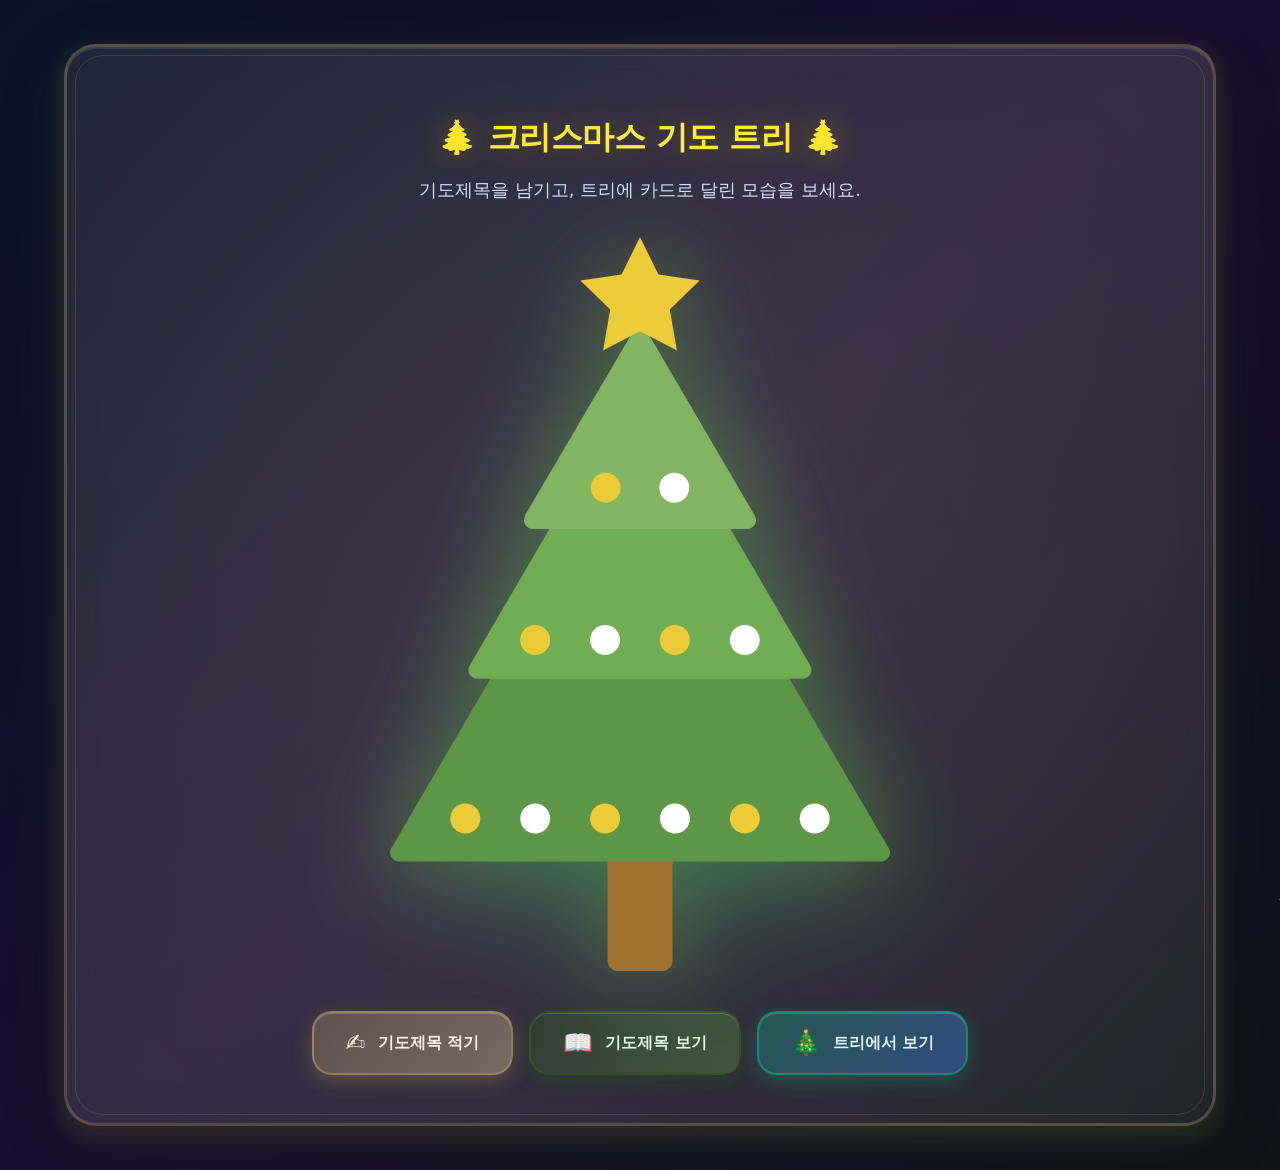
==== commit ec9709fa: "수정" ====
--- a/index.html
+++ b/index.html
@@ -2,21 +2,19 @@
 <html lang="ko">
   <head>
     <meta charset="UTF-8" />
+    <meta name="viewport" content="width=device-width, initial-scale=1.0" />
     <title>크리스마스 기도 트리</title>
     <link rel="stylesheet" href="styles.css" />
   </head>
   <body>
     <div class="main">
-      <h1>🎄 크리스마스 기도 트리 🎄</h1>
-      <p style="font-size: 18px; margin: 16px 0 32px;">기도제목을 남기고, 트리에 카드로 달린 모습을 보세요.</p>
-      <div style="margin: 32px 0">
-        <a class="btn" href="write.html">✍️ 기도제목 적기</a>
-        <a class="btn" href="view.html">📖 기도제목 보기</a>
-        <a class="btn" href="tree.html">🎄 트리에서 보기</a>
-      </div>
-      <div style="margin: 40px auto; display: flex; justify-content: center;">
-        <div style="transform: scale(0.8);">
-          <div class="tree-container">
+      <div class="hero-section">
+        <div class="hero-content">
+          <h1>🎄 크리스마스 기도 트리 🎄</h1>
+          <p class="hero-subtitle">기도제목을 남기고, 트리에 카드로 달린 모습을 보세요.</p>
+          
+          <div class="hero-tree">
+            <div class="tree-container">
             <svg id="_레이어_2" data-name="레이어 2" xmlns="http://www.w3.org/2000/svg" viewBox="0 0 109.37 160.61">
               <defs>
                 <style>
@@ -75,6 +73,22 @@
                 <polygon class="cls-7" points="54.68 0 58.72 8.18 67.74 9.49 61.21 15.85 62.76 24.84 54.68 20.6 46.61 24.84 48.16 15.85 41.63 9.49 50.65 8.18 54.68 0"/>
               </g>
             </svg>
+            </div>
+          </div>
+          
+          <div class="hero-buttons">
+            <a class="btn btn-primary" href="write.html">
+              <span class="btn-icon">✍️</span>
+              <span class="btn-text">기도제목 적기</span>
+            </a>
+            <a class="btn btn-secondary" href="view.html">
+              <span class="btn-icon">📖</span>
+              <span class="btn-text">기도제목 보기</span>
+            </a>
+            <a class="btn btn-accent" href="tree.html">
+              <span class="btn-icon">🎄</span>
+              <span class="btn-text">트리에서 보기</span>
+            </a>
           </div>
         </div>
       </div>
--- a/styles.css
+++ b/styles.css
@@ -55,12 +55,89 @@
 }
 
 .main {
-  max-width: 960px;
+  max-width: 1200px;
   margin: 0 auto;
   padding: 24px;
   text-align: center;
   position: relative;
   z-index: 2;
+}
+
+/* 히어로 섹션 - 통합 레이아웃 */
+.hero-section {
+  position: relative;
+  background: linear-gradient(135deg, 
+    rgba(255, 250, 240, 0.08) 0%, 
+    rgba(255, 248, 235, 0.12) 50%,
+    rgba(250, 245, 235, 0.08) 100%);
+  border: 3px solid rgba(189, 165, 104, 0.3);
+  border-radius: 32px;
+  padding: 48px 32px;
+  margin: 20px auto;
+  backdrop-filter: blur(20px);
+  box-shadow: 
+    0 20px 60px rgba(25, 51, 15, 0.3),
+    0 8px 24px rgba(189, 165, 104, 0.2),
+    inset 0 2px 0 rgba(255, 255, 255, 0.1);
+  overflow: hidden;
+}
+
+/* 히어로 섹션 배경 장식 */
+.hero-section::before {
+  content: '';
+  position: absolute;
+  top: -50%;
+  left: -50%;
+  width: 200%;
+  height: 200%;
+  background: radial-gradient(circle at center,
+    rgba(189, 165, 104, 0.1) 0%,
+    transparent 50%);
+  animation: rotate 30s linear infinite;
+  pointer-events: none;
+}
+
+@keyframes rotate {
+  from { transform: rotate(0deg); }
+  to { transform: rotate(360deg); }
+}
+
+/* 히어로 섹션 코너 장식 */
+.hero-section::after {
+  content: '';
+  position: absolute;
+  inset: 8px;
+  border: 1px solid rgba(189, 165, 104, 0.2);
+  border-radius: 28px;
+  pointer-events: none;
+}
+
+.hero-content {
+  position: relative;
+  z-index: 1;
+}
+
+.hero-subtitle {
+  font-size: 18px;
+  margin: 16px 0 32px;
+  color: #e0e7ff;
+  opacity: 0.95;
+}
+
+.hero-tree {
+  margin: 32px auto;
+  display: flex;
+  justify-content: center;
+  align-items: center;
+  min-height: 400px;
+}
+
+.hero-buttons {
+  display: flex;
+  justify-content: center;
+  gap: 16px;
+  flex-wrap: wrap;
+  margin-top: 40px;
 }
 
 h1, h2 {
@@ -82,19 +159,31 @@
 }
 
 .btn {
-  display: inline-block;
-  margin: 8px;
-  padding: 14px 28px;
-  border-radius: 16px;
+  display: inline-flex;
+  align-items: center;
+  gap: 12px;
+  margin: 0;
+  padding: 16px 32px;
+  border-radius: 20px;
   border: 2px solid transparent;
-  background: linear-gradient(135deg, rgba(16, 185, 129, 0.2), rgba(59, 130, 246, 0.2));
-  color: #e0f2fe;
   text-decoration: none;
   font-weight: 600;
+  font-size: 16px;
   transition: all 0.4s cubic-bezier(0.4, 0, 0.2, 1);
   position: relative;
   overflow: hidden;
-  box-shadow: 0 4px 15px rgba(16, 185, 129, 0.2);
+  min-width: 200px;
+  justify-content: center;
+}
+
+.btn-icon {
+  font-size: 24px;
+  transition: transform 0.3s ease;
+}
+
+.btn-text {
+  position: relative;
+  z-index: 1;
 }
 
 .btn::before {
@@ -104,47 +193,179 @@
   left: -100%;
   width: 100%;
   height: 100%;
-  background: linear-gradient(90deg, transparent, rgba(255, 255, 255, 0.2), transparent);
-  transition: left 0.5s;
+  background: linear-gradient(90deg, transparent, rgba(255, 255, 255, 0.3), transparent);
+  transition: left 0.6s;
 }
 
 .btn:hover::before {
   left: 100%;
 }
 
+.btn:hover .btn-icon {
+  transform: scale(1.2) rotate(5deg);
+}
+
 .btn:hover {
-  transform: translateY(-2px);
-  box-shadow: 0 8px 25px rgba(16, 185, 129, 0.4);
+  transform: translateY(-4px);
+}
+
+/* Primary Button - 기도제목 적기 */
+.btn-primary {
+  background: linear-gradient(135deg, 
+    rgba(189, 165, 104, 0.3) 0%,
+    rgba(212, 200, 150, 0.4) 100%);
+  border-color: rgba(189, 165, 104, 0.5);
+  color: #fff4e6;
+  box-shadow: 
+    0 6px 20px rgba(189, 165, 104, 0.3),
+    inset 0 1px 0 rgba(255, 255, 255, 0.2);
+}
+
+.btn-primary:hover {
+  background: linear-gradient(135deg, 
+    rgba(189, 165, 104, 0.5) 0%,
+    rgba(212, 200, 150, 0.6) 100%);
+  border-color: rgba(189, 165, 104, 0.8);
+  box-shadow: 
+    0 10px 30px rgba(189, 165, 104, 0.5),
+    inset 0 1px 0 rgba(255, 255, 255, 0.3),
+    0 0 40px rgba(189, 165, 104, 0.3);
+}
+
+/* Secondary Button - 기도제목 보기 */
+.btn-secondary {
+  background: linear-gradient(135deg, 
+    rgba(45, 95, 27, 0.3) 0%,
+    rgba(93, 150, 71, 0.4) 100%);
+  border-color: rgba(45, 95, 27, 0.5);
+  color: #e0f9e0;
+  box-shadow: 
+    0 6px 20px rgba(45, 95, 27, 0.3),
+    inset 0 1px 0 rgba(255, 255, 255, 0.2);
+}
+
+.btn-secondary:hover {
+  background: linear-gradient(135deg, 
+    rgba(45, 95, 27, 0.5) 0%,
+    rgba(93, 150, 71, 0.6) 100%);
+  border-color: rgba(93, 150, 71, 0.8);
+  box-shadow: 
+    0 10px 30px rgba(45, 95, 27, 0.5),
+    inset 0 1px 0 rgba(255, 255, 255, 0.3),
+    0 0 40px rgba(93, 150, 71, 0.3);
+}
+
+/* Accent Button - 트리에서 보기 */
+.btn-accent {
+  background: linear-gradient(135deg, 
+    rgba(16, 185, 129, 0.3) 0%,
+    rgba(59, 130, 246, 0.4) 100%);
   border-color: rgba(16, 185, 129, 0.5);
-  background: linear-gradient(135deg, rgba(16, 185, 129, 0.3), rgba(59, 130, 246, 0.3));
+  color: #e0f2fe;
+  box-shadow: 
+    0 6px 20px rgba(16, 185, 129, 0.3),
+    inset 0 1px 0 rgba(255, 255, 255, 0.2);
+}
+
+.btn-accent:hover {
+  background: linear-gradient(135deg, 
+    rgba(16, 185, 129, 0.5) 0%,
+    rgba(59, 130, 246, 0.6) 100%);
+  border-color: rgba(16, 185, 129, 0.8);
+  box-shadow: 
+    0 10px 30px rgba(16, 185, 129, 0.5),
+    inset 0 1px 0 rgba(255, 255, 255, 0.3),
+    0 0 40px rgba(16, 185, 129, 0.3);
 }
 
 .card {
   background: linear-gradient(135deg, 
-    rgba(255, 255, 255, 0.1) 0%, 
-    rgba(255, 255, 255, 0.05) 100%);
-  border: 2px solid rgba(255, 255, 255, 0.18);
+    rgba(255, 250, 240, 0.95) 0%, 
+    rgba(255, 248, 235, 0.98) 50%,
+    rgba(250, 245, 235, 0.95) 100%);
+  border: 3px solid #BDA568;
   border-radius: 16px;
-  padding: 18px;
+  padding: 20px;
   max-width: 260px;
-  color: #fff;
+  color: #19330F;
   backdrop-filter: blur(12px) saturate(180%);
   position: relative;
-  overflow: hidden;
-}
-
+  overflow: visible;
+  box-shadow: 
+    0 8px 32px rgba(189, 165, 104, 0.3),
+    0 4px 16px rgba(45, 95, 27, 0.2),
+    inset 0 1px 0 rgba(255, 255, 255, 0.8);
+}
+
+/* 카드 모서리 장식 */
 .card::before {
   content: '';
   position: absolute;
-  top: 0;
-  left: 0;
-  right: 0;
-  height: 2px;
+  top: -2px;
+  left: -2px;
+  right: -2px;
+  bottom: -2px;
+  background: linear-gradient(135deg, 
+    #BDA568 0%,
+    #d4c896 25%,
+    #BDA568 50%,
+    #a89158 75%,
+    #BDA568 100%);
+  border-radius: 16px;
+  z-index: -1;
+  opacity: 0.5;
+}
+
+/* 카드 상단 장식 라인 */
+.card::after {
+  content: '';
+  position: absolute;
+  top: 12px;
+  left: 20px;
+  right: 20px;
+  height: 1px;
   background: linear-gradient(90deg, 
-    transparent, 
-    rgba(255, 215, 0, 0.5),
-    rgba(16, 185, 129, 0.5),
+    transparent,
+    #BDA568 20%,
+    #BDA568 80%,
     transparent);
+  opacity: 0.5;
+}
+
+/* 카드 코너 장식 */
+.card .card-corner {
+  position: absolute;
+  width: 20px;
+  height: 20px;
+  border: 2px solid #BDA568;
+}
+
+.card .card-corner.top-left {
+  top: 8px;
+  left: 8px;
+  border-right: none;
+  border-bottom: none;
+}
+
+.card .card-corner.top-right {
+  top: 8px;
+  right: 8px;
+  border-left: none;
+  border-bottom: none;
+}
+
+.card .card-corner.bottom-left {
+  bottom: 8px;
+  left: 8px;
+  border-right: none;
+  border-top: none;
+}
+
+.card .card-corner.bottom-right {
+  bottom: 8px;
+  right: 8px;
+  border-left: none;
+  border-top: none;
 }
 
 .tree-stage {
@@ -255,39 +476,45 @@
   width: 180px;
   transform: rotate(calc(-6deg + 12deg * var(--r)));
   box-shadow: 
-    0 10px 40px rgba(0, 0, 0, 0.4),
-    0 0 20px rgba(16, 185, 129, 0.15),
-    inset 0 1px 0 rgba(255, 255, 255, 0.2);
+    0 12px 40px rgba(25, 51, 15, 0.35),
+    0 4px 16px rgba(189, 165, 104, 0.25),
+    inset 0 2px 0 rgba(255, 255, 255, 0.8),
+    inset 0 -1px 0 rgba(189, 165, 104, 0.3);
   transition: all 0.4s cubic-bezier(0.4, 0, 0.2, 1);
   animation: fadeInUp 0.8s ease-out backwards;
   animation-delay: calc(var(--r) * 0.5s);
   cursor: pointer;
+  padding-top: 24px;
 }
 
 .note:hover {
   transform: rotate(0deg) scale(1.08) translateY(-8px);
   box-shadow: 
-    0 20px 60px rgba(0, 0, 0, 0.5),
-    0 0 40px rgba(16, 185, 129, 0.4),
-    inset 0 1px 0 rgba(255, 255, 255, 0.3);
-  border-color: rgba(16, 185, 129, 0.6);
+    0 20px 60px rgba(25, 51, 15, 0.45),
+    0 8px 32px rgba(189, 165, 104, 0.4),
+    inset 0 2px 0 rgba(255, 255, 255, 0.9),
+    0 0 30px rgba(189, 165, 104, 0.5);
+  border-color: #BDA568;
   z-index: 100;
 }
 
 .note div:first-child {
   font-size: 14px;
-  line-height: 1.5;
-  color: #f0f9ff;
-  text-shadow: 0 1px 2px rgba(0, 0, 0, 0.3);
+  line-height: 1.6;
+  color: #19330F;
+  text-shadow: 0 1px 1px rgba(255, 255, 255, 0.5);
   font-weight: 500;
+  margin-top: 4px;
 }
 
 .small {
-  font-size: 12px;
-  color: #cbd5e1;
-  margin-top: 10px;
+  font-size: 11px;
+  color: #2D5F1B;
+  margin-top: 12px;
   font-style: italic;
-  opacity: 0.85;
+  opacity: 0.8;
+  text-align: right;
+  font-weight: 600;
 }
 
 textarea,
@@ -296,25 +523,28 @@
   padding: 14px 18px;
   margin: 8px 0 16px;
   border-radius: 12px;
-  border: 2px solid rgba(255, 255, 255, 0.15);
-  background: rgba(255, 255, 255, 0.08);
-  color: #fff;
+  border: 2px solid #BDA568;
+  background: rgba(255, 255, 255, 0.9);
+  color: #19330F;
   font-size: 15px;
   transition: all 0.3s ease;
   backdrop-filter: blur(10px);
+  box-shadow: inset 0 2px 4px rgba(25, 51, 15, 0.1);
 }
 
 textarea:focus,
 input:focus {
   outline: none;
-  border-color: rgba(16, 185, 129, 0.5);
-  background: rgba(255, 255, 255, 0.12);
-  box-shadow: 0 0 20px rgba(16, 185, 129, 0.2);
+  border-color: #2D5F1B;
+  background: rgba(255, 255, 255, 0.95);
+  box-shadow: 
+    inset 0 2px 4px rgba(25, 51, 15, 0.1),
+    0 0 0 3px rgba(189, 165, 104, 0.3);
 }
 
 textarea::placeholder,
 input::placeholder {
-  color: rgba(255, 255, 255, 0.4);
+  color: rgba(45, 95, 27, 0.5);
 }
 
 button.btn {
@@ -330,37 +560,378 @@
 label {
   text-align: left;
   font-size: 14px;
+  color: #2D5F1B;
+  font-weight: 600;
 }
 
 form {
-  background: rgba(255, 255, 255, 0.05);
-  border: 1px solid rgba(255, 255, 255, 0.1);
+  background: linear-gradient(135deg, 
+    rgba(255, 250, 240, 0.92) 0%, 
+    rgba(255, 248, 235, 0.95) 100%);
+  border: 3px solid #BDA568;
   border-radius: 20px;
-  padding: 32px;
+  padding: 36px;
   backdrop-filter: blur(10px);
-  box-shadow: 0 8px 32px rgba(0, 0, 0, 0.3);
+  box-shadow: 
+    0 12px 40px rgba(25, 51, 15, 0.3),
+    0 4px 16px rgba(189, 165, 104, 0.2),
+    inset 0 2px 0 rgba(255, 255, 255, 0.8);
+  position: relative;
+}
+
+form::before {
+  content: '';
+  position: absolute;
+  top: -3px;
+  left: -3px;
+  right: -3px;
+  bottom: -3px;
+  background: linear-gradient(135deg, 
+    #BDA568 0%,
+    #d4c896 50%,
+    #BDA568 100%);
+  border-radius: 20px;
+  z-index: -1;
+  opacity: 0.3;
 }
 
 #my .card,
 #random .card {
   text-align: left;
   margin: 0 auto;
-  padding: 24px;
+  padding: 28px;
+  padding-top: 32px;
   transition: all 0.3s ease;
-  box-shadow: 0 8px 30px rgba(0, 0, 0, 0.3);
+  box-shadow: 
+    0 12px 40px rgba(25, 51, 15, 0.3),
+    0 4px 16px rgba(189, 165, 104, 0.2);
+  position: relative;
+}
+
+#my .card::before,
+#random .card::before {
+  opacity: 0.3;
 }
 
 #my .card:hover,
 #random .card:hover {
-  transform: translateY(-4px);
-  box-shadow: 0 12px 40px rgba(16, 185, 129, 0.3);
-  border-color: rgba(16, 185, 129, 0.4);
+  transform: translateY(-6px);
+  box-shadow: 
+    0 16px 50px rgba(25, 51, 15, 0.4),
+    0 8px 24px rgba(189, 165, 104, 0.35),
+    0 0 30px rgba(189, 165, 104, 0.3);
+  border-color: #BDA568;
+}
+
+#my .card > div:first-child,
+#random .card > div:first-child {
+  color: #19330F;
+  line-height: 1.7;
+  margin-top: 8px;
 }
 
 strong {
   font-size: 18px;
-  color: #ffd700;
+  color: #BDA568;
   display: block;
-  margin-bottom: 12px;
-}
-
+  margin-bottom: 16px;
+  text-shadow: 0 1px 2px rgba(255, 255, 255, 0.5);
+  font-weight: 700;
+  letter-spacing: 0.5px;
+}
+
+/* ============================================
+   반응형 미디어 쿼리
+   ============================================ */
+
+/* 태블릿 (768px ~ 1024px) */
+@media screen and (max-width: 1024px) {
+  .main {
+    padding: 20px;
+  }
+
+  h1 {
+    font-size: 2.5rem;
+  }
+
+  h2 {
+    font-size: 2rem;
+  }
+
+  p {
+    font-size: 15px;
+  }
+
+  .hero-section {
+    padding: 36px 24px;
+    border-radius: 24px;
+  }
+
+  .hero-tree {
+    min-height: 350px;
+  }
+
+  .hero-buttons {
+    gap: 12px;
+  }
+
+  .btn {
+    padding: 14px 24px;
+    font-size: 15px;
+    min-width: 180px;
+  }
+
+  .btn-icon {
+    font-size: 22px;
+  }
+
+  .tree-stage {
+    height: 70vh;
+  }
+
+  .tree-container {
+    width: 400px;
+  }
+
+  .note {
+    width: 160px;
+    padding: 14px;
+  }
+
+  .note div:first-child {
+    font-size: 13px;
+  }
+
+  .small {
+    font-size: 11px;
+  }
+}
+
+/* 모바일 (최대 768px) */
+@media screen and (max-width: 768px) {
+  body {
+    min-height: 100vh;
+  }
+
+  .main {
+    padding: 16px;
+    max-width: 100%;
+  }
+
+  h1 {
+    font-size: 2rem;
+    letter-spacing: 0;
+    line-height: 1.2;
+  }
+
+  h2 {
+    font-size: 1.75rem;
+    letter-spacing: 0;
+  }
+
+  p {
+    font-size: 14px;
+    line-height: 1.5;
+  }
+
+  .hero-section {
+    padding: 28px 20px;
+    border-radius: 20px;
+    margin: 12px auto;
+  }
+
+  .hero-subtitle {
+    font-size: 15px;
+    margin: 12px 0 24px;
+  }
+
+  .hero-tree {
+    min-height: 300px;
+    margin: 24px auto;
+  }
+
+  .hero-buttons {
+    flex-direction: column;
+    gap: 12px;
+    margin-top: 32px;
+  }
+
+  .btn {
+    width: 100%;
+    padding: 16px 24px;
+    font-size: 15px;
+    min-width: unset;
+  }
+
+  .btn-icon {
+    font-size: 20px;
+  }
+
+  button.btn {
+    width: 100%;
+  }
+
+  .tree-stage {
+    height: 60vh;
+    min-height: 400px;
+    border-radius: 16px;
+  }
+
+  .tree-container {
+    width: 280px;
+    max-width: 90vw;
+  }
+
+  .tree-container svg {
+    width: 100%;
+    height: auto;
+  }
+
+  .note {
+    width: 140px;
+    padding: 12px;
+    border-radius: 12px;
+  }
+
+  .note div:first-child {
+    font-size: 12px;
+    line-height: 1.4;
+  }
+
+  .small {
+    font-size: 10px;
+    margin-top: 8px;
+  }
+
+  .card {
+    padding: 16px;
+    border-radius: 12px;
+    max-width: 100%;
+  }
+
+  form {
+    padding: 20px;
+    border-radius: 16px;
+  }
+
+  textarea {
+    font-size: 14px;
+    padding: 12px;
+  }
+
+  input {
+    font-size: 14px;
+    padding: 12px;
+  }
+
+  label {
+    font-size: 13px;
+  }
+
+  strong {
+    font-size: 16px;
+  }
+
+  #my .card,
+  #random .card {
+    padding: 18px;
+  }
+}
+
+/* 작은 모바일 (최대 480px) */
+@media screen and (max-width: 480px) {
+  .main {
+    padding: 12px;
+  }
+
+  h1 {
+    font-size: 1.5rem;
+  }
+
+  h2 {
+    font-size: 1.5rem;
+  }
+
+  p {
+    font-size: 13px;
+  }
+
+  .hero-section {
+    padding: 24px 16px;
+    border-radius: 16px;
+  }
+
+  .hero-subtitle {
+    font-size: 14px;
+  }
+
+  .hero-tree {
+    min-height: 280px;
+    margin: 20px auto;
+  }
+
+  .btn {
+    width: 100%;
+    padding: 16px;
+    font-size: 14px;
+    gap: 8px;
+  }
+
+  .btn-icon {
+    font-size: 18px;
+  }
+
+  .tree-stage {
+    height: 50vh;
+    min-height: 350px;
+  }
+
+  .tree-container {
+    width: 240px;
+  }
+
+  .note {
+    width: 120px;
+    padding: 10px;
+  }
+
+  .note div:first-child {
+    font-size: 11px;
+  }
+
+  .small {
+    font-size: 9px;
+  }
+
+  form {
+    padding: 16px;
+  }
+
+  textarea {
+    font-size: 13px;
+    padding: 10px;
+    min-height: 80px;
+  }
+
+  input {
+    font-size: 13px;
+    padding: 10px;
+  }
+}
+
+/* 가로 모드 (모바일/태블릿) */
+@media screen and (max-height: 600px) and (orientation: landscape) {
+  .tree-stage {
+    height: 75vh;
+  }
+
+  h1, h2 {
+    margin-top: 8px;
+    margin-bottom: 8px;
+  }
+
+  .main {
+    padding: 12px;
+  }
+}
+
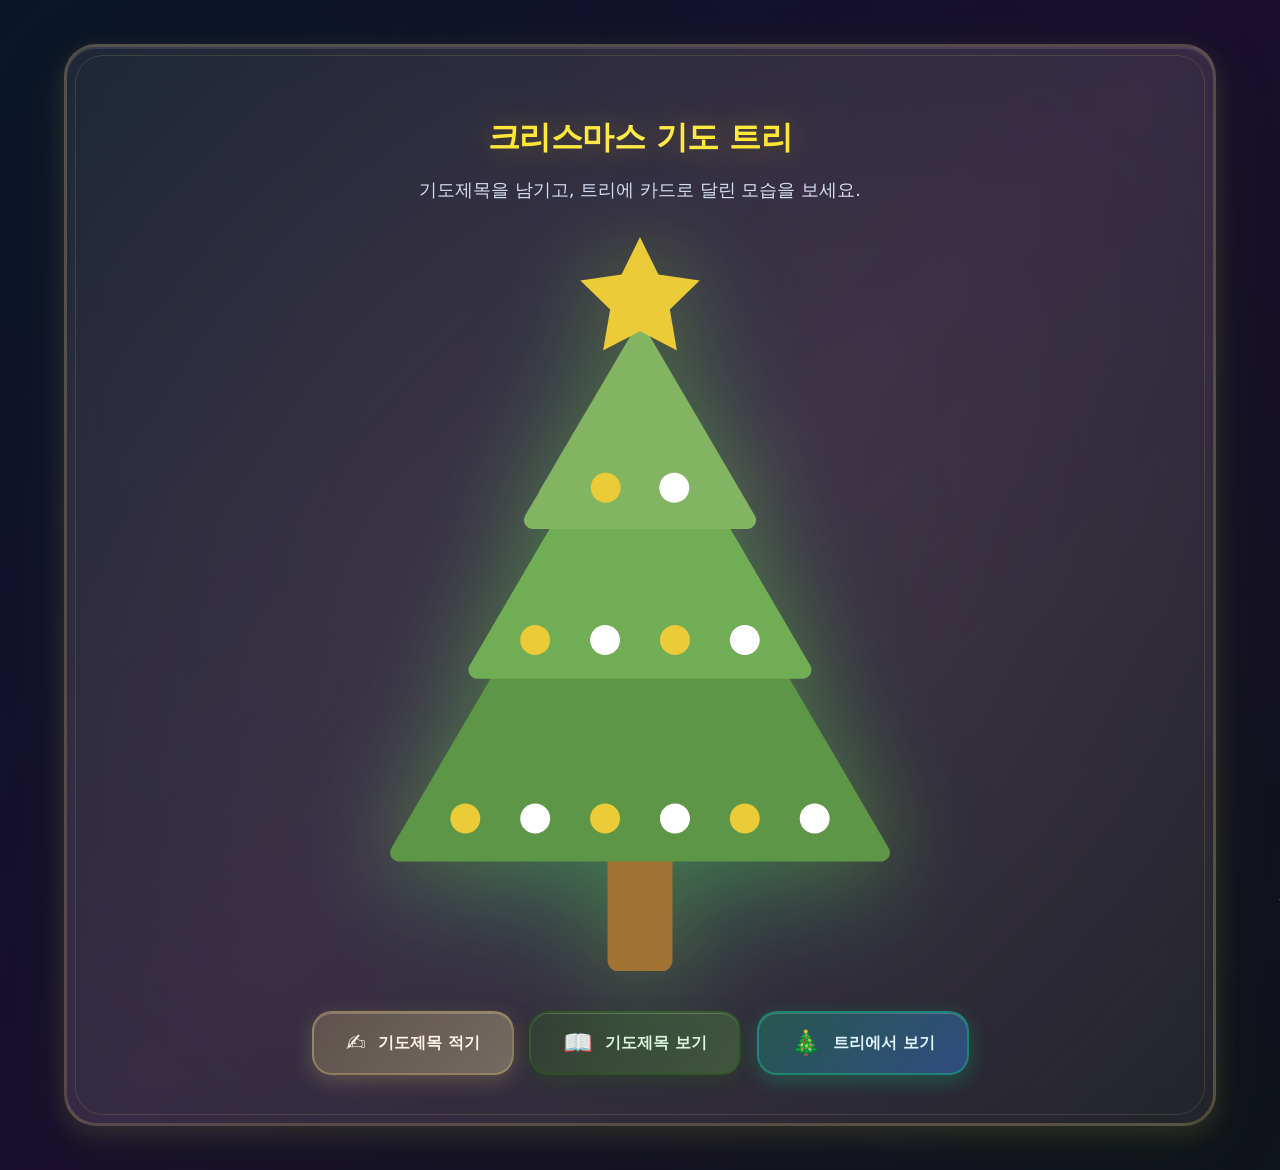
==== commit 0993c7d6: "최적화" ====
--- a/index.html
+++ b/index.html
@@ -2,7 +2,15 @@
 <html lang="ko">
   <head>
     <meta charset="UTF-8" />
-    <meta name="viewport" content="width=device-width, initial-scale=1.0" />
+    <meta name="viewport" content="width=device-width, initial-scale=1.0, maximum-scale=5.0, user-scalable=yes" />
+    <meta name="description" content="크리스마스 기도 트리 - 기도제목을 남기고 트리에 카드로 달린 모습을 보세요" />
+    <meta name="theme-color" content="#0a1628" />
+    <meta name="apple-mobile-web-app-capable" content="yes" />
+    <meta name="apple-mobile-web-app-status-bar-style" content="black-translucent" />
+    <!-- 성능 최적화 -->
+    <link rel="preconnect" href="https://fonts.googleapis.com" />
+    <link rel="preconnect" href="https://fonts.gstatic.com" crossorigin />
+    <link rel="dns-prefetch" href="https://www.gstatic.com" />
     <title>크리스마스 기도 트리</title>
     <link rel="stylesheet" href="styles.css" />
   </head>
@@ -10,7 +18,7 @@
     <div class="main">
       <div class="hero-section">
         <div class="hero-content">
-          <h1>🎄 크리스마스 기도 트리 🎄</h1>
+          <h1>크리스마스 기도 트리</h1>
           <p class="hero-subtitle">기도제목을 남기고, 트리에 카드로 달린 모습을 보세요.</p>
           
           <div class="hero-tree">
--- a/styles.css
+++ b/styles.css
@@ -1,4 +1,25 @@
-* { box-sizing: border-box; }
+* { 
+  box-sizing: border-box;
+  /* 성능 최적화 */
+  -webkit-font-smoothing: antialiased;
+  -moz-osx-font-smoothing: grayscale;
+}
+
+/* 스크롤 성능 최적화 */
+html {
+  scroll-behavior: smooth;
+}
+
+/* 하드웨어 가속 최적화 */
+.btn,
+.card,
+.note,
+.tree-container {
+  will-change: transform;
+  transform: translateZ(0);
+  -webkit-backface-visibility: hidden;
+  backface-visibility: hidden;
+}
 
 @keyframes starTwinkle {
   0%, 100% { opacity: 0.3; transform: scale(1); }
@@ -390,6 +411,7 @@
   align-items: center;
   justify-content: center;
   pointer-events: none;
+  z-index: 5;
 }
 
 /* SVG 트리 컨테이너 */
@@ -400,6 +422,7 @@
   filter: drop-shadow(0 20px 60px rgba(16, 185, 129, 0.4)) 
           drop-shadow(0 0 40px rgba(255, 215, 0, 0.2));
   animation: treeGlow 3s ease-in-out infinite;
+  z-index: 10;
 }
 
 @keyframes treeGlow {
@@ -417,6 +440,31 @@
   width: 100%;
   height: auto;
   display: block;
+  /* SVG 렌더링 최적화 */
+  shape-rendering: geometricPrecision;
+  text-rendering: optimizeLegibility;
+}
+
+/* 이미지 로딩 최적화 */
+img,
+svg {
+  max-width: 100%;
+  height: auto;
+}
+
+/* 포커스 접근성 개선 */
+*:focus {
+  outline: 2px solid rgba(189, 165, 104, 0.6);
+  outline-offset: 2px;
+}
+
+*:focus:not(:focus-visible) {
+  outline: none;
+}
+
+*:focus-visible {
+  outline: 2px solid rgba(189, 165, 104, 0.8);
+  outline-offset: 2px;
 }
 
 
@@ -474,45 +522,65 @@
 .note {
   position: absolute;
   width: 180px;
+  background: linear-gradient(135deg, 
+    rgba(255, 255, 255, 0.12) 0%, 
+    rgba(255, 255, 255, 0.08) 50%,
+    rgba(255, 255, 255, 0.10) 100%);
+  border: 2px solid rgba(189, 165, 104, 0.4);
   transform: rotate(calc(-6deg + 12deg * var(--r)));
   box-shadow: 
-    0 12px 40px rgba(25, 51, 15, 0.35),
-    0 4px 16px rgba(189, 165, 104, 0.25),
-    inset 0 2px 0 rgba(255, 255, 255, 0.8),
-    inset 0 -1px 0 rgba(189, 165, 104, 0.3);
+    0 12px 40px rgba(0, 0, 0, 0.4),
+    0 4px 16px rgba(189, 165, 104, 0.2),
+    inset 0 1px 0 rgba(255, 255, 255, 0.15);
   transition: all 0.4s cubic-bezier(0.4, 0, 0.2, 1);
   animation: fadeInUp 0.8s ease-out backwards;
   animation-delay: calc(var(--r) * 0.5s);
   cursor: pointer;
   padding-top: 24px;
+  backdrop-filter: blur(16px) saturate(150%);
+  z-index: 20;
+}
+
+.note::before {
+  content: '';
+  position: absolute;
+  top: 16px;
+  left: 16px;
+  right: 16px;
+  height: 1px;
+  background: linear-gradient(90deg, 
+    transparent,
+    rgba(189, 165, 104, 0.5) 20%,
+    rgba(189, 165, 104, 0.5) 80%,
+    transparent);
 }
 
 .note:hover {
   transform: rotate(0deg) scale(1.08) translateY(-8px);
   box-shadow: 
-    0 20px 60px rgba(25, 51, 15, 0.45),
+    0 20px 60px rgba(0, 0, 0, 0.5),
     0 8px 32px rgba(189, 165, 104, 0.4),
-    inset 0 2px 0 rgba(255, 255, 255, 0.9),
+    inset 0 1px 0 rgba(255, 255, 255, 0.25),
     0 0 30px rgba(189, 165, 104, 0.5);
-  border-color: #BDA568;
+  border-color: rgba(189, 165, 104, 0.6);
   z-index: 100;
 }
 
 .note div:first-child {
   font-size: 14px;
   line-height: 1.6;
-  color: #19330F;
-  text-shadow: 0 1px 1px rgba(255, 255, 255, 0.5);
+  color: #f0f9ff;
+  text-shadow: 0 2px 4px rgba(0, 0, 0, 0.3);
   font-weight: 500;
   margin-top: 4px;
 }
 
 .small {
   font-size: 11px;
-  color: #2D5F1B;
+  color: #cbd5e1;
   margin-top: 12px;
   font-style: italic;
-  opacity: 0.8;
+  opacity: 0.9;
   text-align: right;
   font-weight: 600;
 }
@@ -644,6 +712,30 @@
    반응형 미디어 쿼리
    ============================================ */
 
+/* 큰 데스크톱 (1440px 이상) */
+@media screen and (min-width: 1440px) {
+  .main {
+    max-width: 1400px;
+    padding: 32px;
+  }
+
+  h1 {
+    font-size: 4rem;
+  }
+
+  h2 {
+    font-size: 3rem;
+  }
+
+  .hero-section {
+    padding: 64px 48px;
+  }
+
+  .tree-container {
+    width: 600px;
+  }
+}
+
 /* 태블릿 (768px ~ 1024px) */
 @media screen and (max-width: 1024px) {
   .main {
@@ -687,6 +779,7 @@
 
   .tree-stage {
     height: 70vh;
+    min-height: 500px;
   }
 
   .tree-container {
@@ -696,14 +789,17 @@
   .note {
     width: 160px;
     padding: 14px;
+    padding-top: 20px;
   }
 
   .note div:first-child {
     font-size: 13px;
+    line-height: 1.5;
   }
 
   .small {
     font-size: 11px;
+    margin-top: 10px;
   }
 }
 
@@ -711,6 +807,8 @@
 @media screen and (max-width: 768px) {
   body {
     min-height: 100vh;
+    -webkit-font-smoothing: antialiased;
+    -moz-osx-font-smoothing: grayscale;
   }
 
   .main {
@@ -722,22 +820,26 @@
     font-size: 2rem;
     letter-spacing: 0;
     line-height: 1.2;
+    word-break: keep-all;
   }
 
   h2 {
     font-size: 1.75rem;
     letter-spacing: 0;
+    word-break: keep-all;
   }
 
   p {
     font-size: 14px;
     line-height: 1.5;
+    word-break: keep-all;
   }
 
   .hero-section {
     padding: 28px 20px;
     border-radius: 20px;
     margin: 12px auto;
+    border-width: 2px;
   }
 
   .hero-subtitle {
@@ -761,6 +863,14 @@
     padding: 16px 24px;
     font-size: 15px;
     min-width: unset;
+    border-radius: 16px;
+    /* 터치 최적화 */
+    -webkit-tap-highlight-color: transparent;
+    touch-action: manipulation;
+  }
+
+  .btn:active {
+    transform: scale(0.98);
   }
 
   .btn-icon {
@@ -790,12 +900,16 @@
   .note {
     width: 140px;
     padding: 12px;
+    padding-top: 18px;
     border-radius: 12px;
+    /* 터치 최적화 */
+    -webkit-tap-highlight-color: transparent;
   }
 
   .note div:first-child {
     font-size: 12px;
     line-height: 1.4;
+    word-break: keep-all;
   }
 
   .small {
@@ -807,25 +921,43 @@
     padding: 16px;
     border-radius: 12px;
     max-width: 100%;
+    border-width: 2px;
   }
 
   form {
     padding: 20px;
     border-radius: 16px;
+    border-width: 2px;
   }
 
   textarea {
     font-size: 14px;
     padding: 12px;
+    min-height: 120px;
+    resize: vertical;
+    /* 모바일 입력 최적화 */
+    -webkit-appearance: none;
+    appearance: none;
   }
 
   input {
     font-size: 14px;
     padding: 12px;
+    /* 모바일 입력 최적화 */
+    -webkit-appearance: none;
+    appearance: none;
+  }
+
+  /* iOS에서 입력 필드 확대 방지 */
+  input[type="text"],
+  textarea {
+    font-size: 16px;
   }
 
   label {
     font-size: 13px;
+    display: block;
+    margin-bottom: 8px;
   }
 
   strong {
@@ -835,6 +967,34 @@
   #my .card,
   #random .card {
     padding: 18px;
+  }
+
+  /* 터치 디바이스 최적화 */
+  a, button {
+    -webkit-tap-highlight-color: transparent;
+  }
+
+  /* 모바일에서 hover 효과 비활성화 (터치 디바이스) */
+  @media (hover: none) and (pointer: coarse) {
+    .btn:hover {
+      transform: none;
+    }
+
+    .btn:hover::before {
+      left: -100%;
+    }
+
+    .card:hover {
+      transform: none;
+    }
+
+    .note:hover {
+      transform: rotate(calc(-6deg + 12deg * var(--r)));
+      box-shadow: 
+        0 12px 40px rgba(0, 0, 0, 0.4),
+        0 4px 16px rgba(189, 165, 104, 0.2),
+        inset 0 1px 0 rgba(255, 255, 255, 0.15);
+    }
   }
 }
 
@@ -846,10 +1006,12 @@
 
   h1 {
     font-size: 1.5rem;
+    margin-bottom: 12px;
   }
 
   h2 {
     font-size: 1.5rem;
+    margin-bottom: 12px;
   }
 
   p {
@@ -863,6 +1025,7 @@
 
   .hero-subtitle {
     font-size: 14px;
+    margin: 8px 0 20px;
   }
 
   .hero-tree {
@@ -870,11 +1033,17 @@
     margin: 20px auto;
   }
 
+  .hero-buttons {
+    gap: 10px;
+    margin-top: 24px;
+  }
+
   .btn {
     width: 100%;
-    padding: 16px;
+    padding: 14px 16px;
     font-size: 14px;
     gap: 8px;
+    border-radius: 14px;
   }
 
   .btn-icon {
@@ -884,38 +1053,109 @@
   .tree-stage {
     height: 50vh;
     min-height: 350px;
+    border-radius: 12px;
   }
 
   .tree-container {
     width: 240px;
+    max-width: 85vw;
   }
 
   .note {
     width: 120px;
     padding: 10px;
+    padding-top: 16px;
+    border-radius: 10px;
   }
 
   .note div:first-child {
     font-size: 11px;
+    line-height: 1.4;
   }
 
   .small {
     font-size: 9px;
+    margin-top: 6px;
+  }
+
+  .card {
+    padding: 14px;
+    border-radius: 10px;
   }
 
   form {
     padding: 16px;
+    border-radius: 12px;
   }
 
   textarea {
+    font-size: 16px; /* iOS 확대 방지 */
+    padding: 10px;
+    min-height: 100px;
+    border-radius: 10px;
+  }
+
+  input {
+    font-size: 16px; /* iOS 확대 방지 */
+    padding: 10px;
+    border-radius: 10px;
+  }
+
+  label {
+    font-size: 12px;
+    margin-bottom: 6px;
+  }
+
+  strong {
+    font-size: 15px;
+    margin-bottom: 12px;
+  }
+
+  #my .card,
+  #random .card {
+    padding: 16px;
+  }
+}
+
+/* 매우 작은 모바일 (최대 360px) */
+@media screen and (max-width: 360px) {
+  h1 {
+    font-size: 1.35rem;
+  }
+
+  h2 {
+    font-size: 1.35rem;
+  }
+
+  .hero-section {
+    padding: 20px 12px;
+  }
+
+  .hero-subtitle {
     font-size: 13px;
-    padding: 10px;
-    min-height: 80px;
-  }
-
-  input {
+  }
+
+  .btn {
+    padding: 12px 14px;
     font-size: 13px;
-    padding: 10px;
+  }
+
+  .tree-container {
+    width: 200px;
+  }
+
+  .note {
+    width: 110px;
+    padding: 8px;
+    padding-top: 14px;
+  }
+
+  .note div:first-child {
+    font-size: 10px;
+  }
+
+  form {
+    padding: 14px;
   }
 }
 
@@ -923,15 +1163,239 @@
 @media screen and (max-height: 600px) and (orientation: landscape) {
   .tree-stage {
     height: 75vh;
+    min-height: 300px;
   }
 
   h1, h2 {
     margin-top: 8px;
     margin-bottom: 8px;
+    font-size: 1.8rem;
   }
 
   .main {
     padding: 12px;
   }
-}
-
+
+  .hero-section {
+    padding: 20px 16px;
+  }
+
+  .hero-tree {
+    min-height: 200px;
+    margin: 16px auto;
+  }
+
+  .hero-buttons {
+    margin-top: 20px;
+  }
+
+  p {
+    font-size: 13px;
+  }
+}
+
+/* 가로 모드 - 작은 높이 */
+@media screen and (max-height: 500px) and (orientation: landscape) {
+  h1, h2 {
+    font-size: 1.5rem;
+    margin-top: 4px;
+    margin-bottom: 4px;
+  }
+
+  .hero-section {
+    padding: 16px 12px;
+  }
+
+  .hero-tree {
+    min-height: 180px;
+    margin: 12px auto;
+  }
+
+  .tree-container {
+    width: 220px;
+  }
+
+  .btn {
+    padding: 10px 16px;
+    font-size: 13px;
+  }
+}
+
+/* 다크모드 대응 (선택적) */
+@media (prefers-color-scheme: dark) {
+  /* 다크모드가 선호되는 경우 기본 스타일이 이미 다크하므로 추가 조정 없음 */
+}
+
+/* 고대비 모드 대응 */
+@media (prefers-contrast: high) {
+  .btn {
+    border-width: 3px;
+  }
+
+  .card,
+  form {
+    border-width: 3px;
+  }
+
+  .hero-section {
+    border-width: 4px;
+  }
+}
+
+/* 애니메이션 감소 선호 */
+@media (prefers-reduced-motion: reduce) {
+  * {
+    animation-duration: 0.01ms !important;
+    animation-iteration-count: 1 !important;
+    transition-duration: 0.01ms !important;
+  }
+
+  .note {
+    animation: none !important;
+  }
+
+  body::before {
+    animation: none !important;
+  }
+
+  .tree-container {
+    animation: none !important;
+  }
+}
+
+/* 로딩 상태 스타일 */
+.loading-overlay {
+  position: fixed;
+  top: 0;
+  left: 0;
+  width: 100%;
+  height: 100%;
+  background: rgba(10, 22, 40, 0.9);
+  display: flex;
+  align-items: center;
+  justify-content: center;
+  z-index: 9999;
+  opacity: 0;
+  pointer-events: none;
+  transition: opacity 0.3s ease;
+}
+
+.loading-overlay.active {
+  opacity: 1;
+  pointer-events: all;
+}
+
+.loading-spinner {
+  width: 50px;
+  height: 50px;
+  border: 4px solid rgba(189, 165, 104, 0.2);
+  border-top-color: #BDA568;
+  border-radius: 50%;
+  animation: spin 1s linear infinite;
+}
+
+@keyframes spin {
+  to { transform: rotate(360deg); }
+}
+
+/* 버튼 로딩 상태 */
+.btn.loading {
+  pointer-events: none;
+  opacity: 0.7;
+  position: relative;
+}
+
+.btn.loading::after {
+  content: '';
+  position: absolute;
+  width: 16px;
+  height: 16px;
+  border: 2px solid rgba(255, 255, 255, 0.3);
+  border-top-color: white;
+  border-radius: 50%;
+  animation: spin 0.8s linear infinite;
+  right: 16px;
+  top: 50%;
+  transform: translateY(-50%);
+}
+
+/* 스켈레톤 로딩 */
+.skeleton {
+  background: linear-gradient(
+    90deg,
+    rgba(189, 165, 104, 0.1) 25%,
+    rgba(189, 165, 104, 0.2) 50%,
+    rgba(189, 165, 104, 0.1) 75%
+  );
+  background-size: 200% 100%;
+  animation: skeleton-loading 1.5s ease-in-out infinite;
+  border-radius: 8px;
+}
+
+@keyframes skeleton-loading {
+  0% {
+    background-position: 200% 0;
+  }
+  100% {
+    background-position: -200% 0;
+  }
+}
+
+/* 인터넷 연결 상태 표시 */
+.offline-indicator {
+  position: fixed;
+  bottom: 20px;
+  left: 50%;
+  transform: translateX(-50%);
+  background: rgba(239, 68, 68, 0.95);
+  color: white;
+  padding: 12px 24px;
+  border-radius: 12px;
+  box-shadow: 0 4px 12px rgba(0, 0, 0, 0.3);
+  z-index: 10000;
+  display: none;
+  animation: slideUp 0.3s ease;
+}
+
+.offline-indicator.show {
+  display: block;
+}
+
+@keyframes slideUp {
+  from {
+    opacity: 0;
+    transform: translateX(-50%) translateY(20px);
+  }
+  to {
+    opacity: 1;
+    transform: translateX(-50%) translateY(0);
+  }
+}
+
+/* 프린트 최적화 */
+@media print {
+  body::before,
+  .tree-stage::before,
+  .tree-stage::after {
+    display: none;
+  }
+
+  .btn,
+  button {
+    display: none;
+  }
+
+  .main {
+    max-width: 100%;
+    padding: 0;
+  }
+
+  .hero-section {
+    border: 1px solid #000;
+  }
+
+  @page {
+    margin: 2cm;
+  }
+}
+
